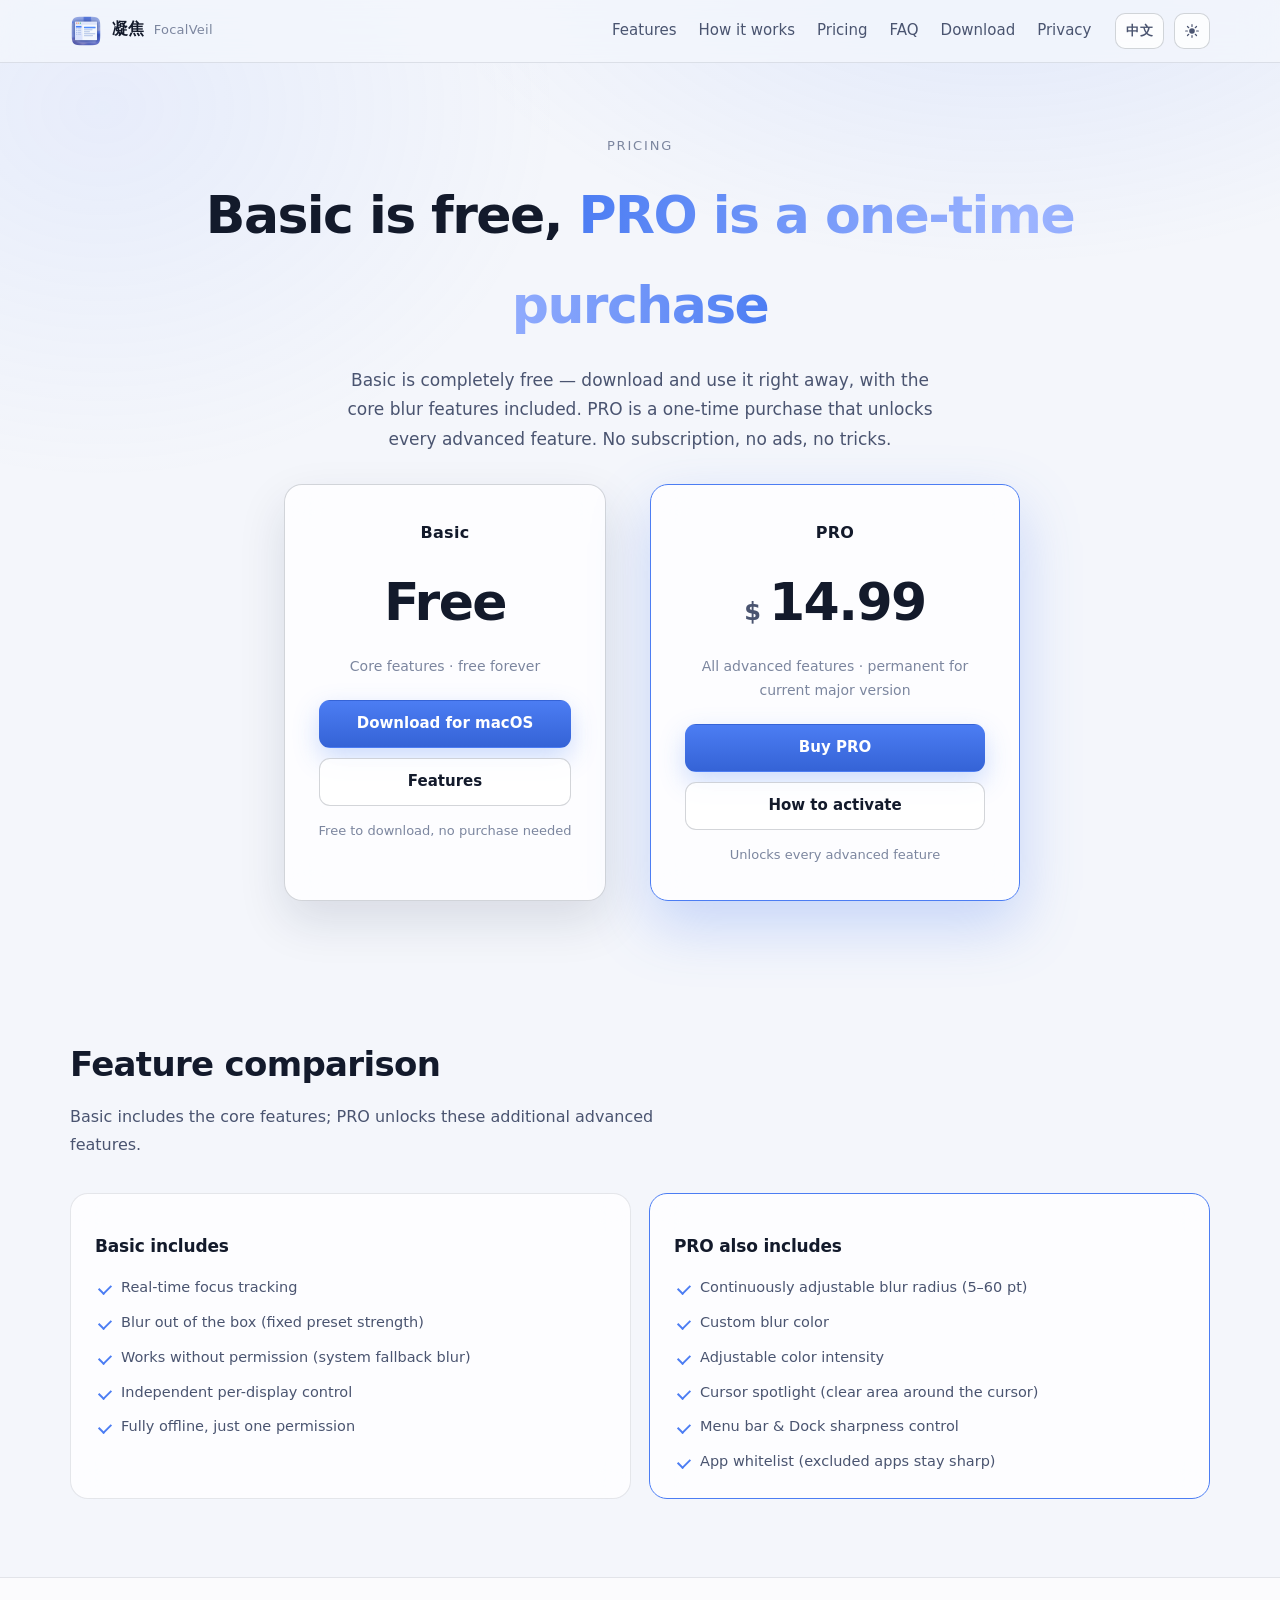
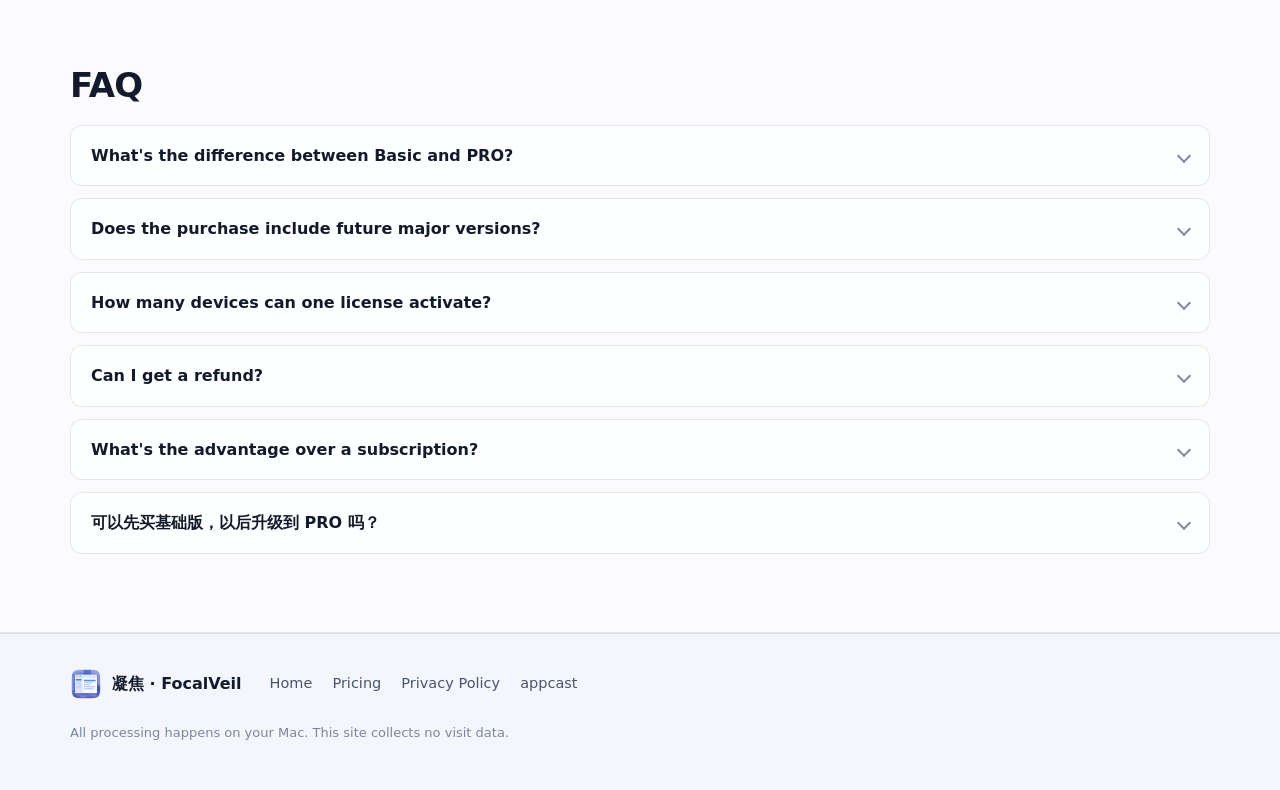
==== pricing.html @ 25a7b457 "SEO：首页结构化数据与 OG/Twitter 标签、robots.txt、sitemap.xml、README 官方域名更新" ====
<!DOCTYPE html>
<html lang="en" data-theme="dark">
<head>
<meta charset="UTF-8">
<meta name="viewport" content="width=device-width, initial-scale=1">
  <script>
    (function () {
      try {
        var s = window.localStorage.getItem('fv-lang');
        var nav = (window.navigator.language || 'en').toLowerCase();
        var lang = (s === 'en' || s === 'zh') ? s : (/^zh/.test(nav) ? 'zh' : 'en');
        document.documentElement.setAttribute('lang', lang === 'zh' ? 'zh-CN' : 'en');
        document.documentElement.classList.add('i18n-loading');
        setTimeout(function () { document.documentElement.classList.remove('i18n-loading'); }, 2000);
      } catch (e) {}
    })();
  </script>
<title data-i18n="title.pricing">定价 — 凝焦 FocalVeil</title>
<meta name="description" data-i18n-attr="content:meta.pricing" content="FocalVeil 定价：基础版免费，PRO 版 $14.99，均为当前大版本一次性买断，无订阅、无广告。">
<link rel="canonical" href="https://focalveil.com/pricing.html">
<meta name="robots" content="index, follow">
<meta property="og:type" content="website">
<meta property="og:site_name" content="凝焦 FocalVeil">
<meta property="og:title" content="定价 — 凝焦 FocalVeil">
<meta property="og:description" content="基础版免费，PRO 版 $14.99，均为当前大版本一次性买断，无订阅、无广告。">
<meta property="og:url" content="https://focalveil.com/pricing.html">
<meta property="og:image" content="https://focalveil.com/assets/before-after.svg">
<meta name="twitter:card" content="summary_large_image">
<meta name="twitter:title" content="定价 — 凝焦 FocalVeil">
<meta name="twitter:description" content="基础版免费，PRO 版 $14.99，当前大版本一次性买断，无订阅、无广告。">
<meta name="twitter:image" content="https://focalveil.com/assets/before-after.svg">
<link rel="icon" type="image/png" href="assets/favicon.png">
<link rel="stylesheet" href="assets/styles.css">
</head>
<body>

<a class="skip" href="#main" data-i18n="skip">跳到主要内容</a>

<header class="nav">
  <div class="wrap nav-inner">
    <a class="brand" href="index.html">
      <img class="brand-icon" src="assets/icon.png" alt="" width="32" height="32">
      <span class="brand-name">凝焦</span>
      <span class="brand-sub">FocalVeil</span>
    </a>
    <nav class="nav-links" aria-label="站内导航">
      <a href="index.html#features" data-i18n="nav.features">特性</a>
      <a href="index.html#how" data-i18n="nav.how">原理</a>
      <a href="pricing.html" data-i18n="nav.pricing">定价</a>
      <a href="index.html#faq" data-i18n="nav.faq">常见问题</a>
      <a href="index.html#download" data-i18n="nav.download">下载</a>
      <a href="privacy.html" data-i18n="nav.privacy">隐私</a>
    </nav>
    <div class="nav-actions">
      <button class="lang-toggle" type="button" id="lang-toggle" aria-label="切换到英文">EN</button>
      <button class="theme-toggle" type="button" id="theme-toggle" aria-label="切换深浅配色">
        <svg class="icon-moon" viewBox="0 0 24 24" width="16" height="16" aria-hidden="true"><path d="M20 14.5A8.5 8.5 0 0 1 9.5 4a8.5 8.5 0 1 0 10.5 10.5Z" fill="currentColor"/></svg>
        <svg class="icon-sun" viewBox="0 0 24 24" width="16" height="16" aria-hidden="true"><circle cx="12" cy="12" r="4.2" fill="currentColor"/><g stroke="currentColor" stroke-width="1.8" stroke-linecap="round"><path d="M12 2.5v2.6M12 18.9v2.6M2.5 12h2.6M18.9 12h2.6M5.2 5.2l1.9 1.9M16.9 16.9l1.9 1.9M18.8 5.2l-1.9 1.9M7.1 16.9l-1.9 1.9"/></g></svg>
      </button>
    </div>
  </div>
</header>

<main id="main">
  <section class="subhero">
    <div class="wrap">
      <p class="eyebrow" data-i18n="nav.pricing">定价</p>
      <h1 data-i18n="pricing.title">基础版免费，<span class="accent">PRO 一次买断永久使用</span></h1>
      <p class="lede" data-i18n="pricing.lede">基础版完全免费，下载即用，已含核心模糊功能；PRO 版一次性买断，额外解锁全部高级功能。无订阅、无广告、无套路。</p>

      <div class="price-grid">
        <div class="price-card">
          <p class="plan-name" data-i18n="plan.basic">基础版</p>
          <div class="price-row">
            <span class="price" data-i18n="plan.basic.price">免费</span>
          </div>
          <p class="price-sub" data-i18n="pricing.basicSub">核心功能 · 永久免费</p>
          <div class="buy-row">
            <a class="btn btn-primary" href="https://focalveil.com/downloads/FocalVeil-0.1.41.zip" data-i18n="download.btn">下载 macOS 版</a>
            <a class="btn btn-ghost" href="index.html#features" data-i18n="pricing.features">功能介绍</a>
          </div>
          <p class="buy-note" data-i18n="pricing.basicNote">免费下载，无需购买</p>
        </div>

        <div class="price-card price-card--pro">
          <p class="plan-name" data-i18n="plan.pro.name">PRO 版</p>
          <div class="price-row">
            <span class="price-cur">$</span>
            <span class="price">14.99</span>
          </div>
          <p class="price-sub" data-i18n="pricing.proSub">全部高级功能 · 当前大版本永久</p>
          <div class="buy-row">
            <!--
              Paddle 接入：把下面 href 里的 REPLACE_WITH_PADDLE_PRO_PRODUCT_ID 换成你在 Paddle 后台创建的「PRO 版」产品 ID。
            -->
            <a class="btn btn-primary" href="https://checkout.paddle.com/checkout/REPLACE_WITH_PADDLE_PRO_PRODUCT_ID" id="buy-pro-btn" data-i18n="plan.pro.buy">购买 PRO 版</a>
            <a class="btn btn-ghost" href="purchase.html" data-i18n="pricing.activate">如何激活</a>
          </div>
          <p class="buy-note" data-i18n="pricing.proNote">解锁全部高级功能</p>
        </div>
      </div>
    </div>
  </section>

  <section class="section">
    <div class="wrap">
      <h2 class="section-title" data-i18n="pricing.cmpTitle">功能对比</h2>
      <p class="section-lede" data-i18n="pricing.cmpLede">基础版包含核心功能；PRO 版额外解锁以下高级功能。</p>
      <div class="grid grid-2">
        <article class="card">
          <h3 data-i18n="cmp.basicTitle">基础版包含</h3>
          <ul class="feat-list">
            <li data-i18n="cmp.basic.1">焦点窗口实时跟随</li>
            <li data-i18n="cmp.basic.2">开箱即用的模糊（固定强度预设）</li>
            <li data-i18n="cmp.basic.3">未授权也能用（系统降级模糊）</li>
            <li data-i18n="cmp.basic.4">多显示器各自独立</li>
            <li data-i18n="cmp.basic.5">完全离线、仅一个权限</li>
          </ul>
        </article>
        <article class="card card--pro">
          <h3 data-i18n="cmp.proTitle">PRO 版额外包含</h3>
          <ul class="feat-list">
            <li data-i18n="cmp.pro.1">模糊半径连续可调（5–60 pt）</li>
            <li data-i18n="cmp.pro.2">自定义模糊颜色</li>
            <li data-i18n="cmp.pro.3">颜色强度可调</li>
            <li data-i18n="cmp.pro.4">鼠标聚光（光标周围清晰）</li>
            <li data-i18n="cmp.pro.5">菜单栏 / Dock 清晰控制</li>
            <li data-i18n="cmp.pro.6">应用白名单（排除应用始终清晰）</li>
          </ul>
        </article>
      </div>
    </div>
  </section>

  <section class="section section-alt">
    <div class="wrap">
      <h2 class="section-title" data-i18n="nav.faq">常见问题</h2>
      <div class="faq">
        <details>
          <summary data-i18n="pfaq1.q">基础版和 PRO 版有什么区别？</summary>
          <p data-i18n="pfaq1.a">基础版已包含日常所需的核心模糊功能（焦点跟随、开箱即用模糊、免授权可用、多显示器、仅一个权限）。PRO 版在基础版之上额外解锁全部高级功能：模糊半径 / 颜色 / 强度可调、鼠标聚光、菜单栏与 Dock 清晰控制、应用白名单。两者均为当前大版本一次性买断。</p>
        </details>
        <details>
          <summary data-i18n="pfaq2.q">买断包含未来的大版本吗？</summary>
          <p data-i18n="pfaq2.a">本次购买包含<strong>当前大版本（如 1.x）内的永久使用与全部免费更新</strong>。大版本迭代（例如 1.x → 2.x）的付费策略尚未最终确定，可能在未来大版本要求重新买断或向老用户提供优惠升级价，已购版本在你已买断的大版本内不受影响。</p>
        </details>
        <details>
          <summary data-i18n="pfaq3.q">license 可以在几台设备用？</summary>
          <p data-i18n="pfaq3.a">license 绑定你购买时提供的邮箱，可在你本人拥有的多台 Mac 上激活（具体设备数量以购买页说明为准），不可转售或出借给他人。重装系统或换机时用同一 key 即可恢复。</p>
        </details>
        <details>
          <summary data-i18n="pfaq4.q">可以退款吗？</summary>
          <p data-i18n="pfaq4.a">支持 14 天无理由退款，由 Paddle 统一处理。若不满意，联系我们或 Paddle 即可办理，无需说明理由。</p>
        </details>
        <details>
          <summary data-i18n="pfaq5.q">和订阅制比有什么好处？</summary>
          <p data-i18n="pfaq5.a">一次付费、永久使用，不会被每月扣费；我们也没有持续从你身上抽成的动机，更新与否都随你。对独立开发者工具而言，这是更诚实的商业模式。</p>
        </details>
        <details>
          <summary data-i18n="pfaq6.q">可以先买基础版，以后升级到 PRO 吗？</summary>
          <p data-i18n="pfaq6.a">可以。之后随时在应用内升级到 PRO，只需补差价（具体以购买页为准），已激活的基础版许可不受影响。</p>
        </details>
      </div>
    </div>
  </section>
</main>

<footer class="footer">
  <div class="wrap footer-inner">
    <div class="footer-brand">
      <img class="brand-icon" src="assets/icon.png" alt="" width="28" height="28">
      <span>凝焦 · FocalVeil</span>
    </div>
    <nav class="footer-links" aria-label="页脚链接">
      <a href="index.html" data-i18n="footer.home">首页</a>
      <a href="pricing.html" data-i18n="footer.pricing">定价</a>
      <a href="privacy.html" data-i18n="footer.privacyPolicy">隐私政策</a>
      <a href="appcast.xml">appcast</a>
    </nav>
    <p class="footer-note" data-i18n="footer.note">画面只在本机处理。本站不收集任何访问数据。</p>
  </div>
</footer>

<script src="assets/app.js"></script>
</body>
</html>
---- assets/styles.css ----
/* 凝焦 — 官网样式
   Tokens are the same family as the app's settings window: a periwinkle accent
   over a cool slate, glass surfaces, generous spacing. */

:root {
  --bg: #0b0e17;
  --bg-soft: #111524;
  --bg-elev: rgba(255, 255, 255, 0.045);
  --bg-elev-strong: rgba(255, 255, 255, 0.08);
  --line: rgba(255, 255, 255, 0.09);
  --line-strong: rgba(255, 255, 255, 0.16);
  --text: #eef1f8;
  --text-2: #a8b0c4;
  --text-3: #6f7893;
  --accent: #6d8ff7;
  --accent-deep: #4c7df3;
  --accent-soft: rgba(109, 143, 247, 0.16);
  --accent-glow: rgba(109, 143, 247, 0.35);
  --radius: 18px;
  --radius-sm: 12px;
  --shadow: 0 24px 60px rgba(0, 0, 0, 0.45);
  --blur: saturate(150%) blur(18px);
}

html[data-theme="light"] {
  --bg: #f4f6fb;
  --bg-soft: #ffffff;
  --bg-elev: rgba(255, 255, 255, 0.78);
  --bg-elev-strong: #ffffff;
  --line: rgba(16, 24, 48, 0.10);
  --line-strong: rgba(16, 24, 48, 0.18);
  --text: #131a2b;
  --text-2: #4a5470;
  --text-3: #7c869f;
  --accent: #4c7df3;
  --accent-deep: #3563d6;
  --accent-soft: rgba(76, 125, 243, 0.12);
  --accent-glow: rgba(76, 125, 243, 0.28);
  --shadow: 0 20px 48px rgba(20, 32, 64, 0.12);
}

* { box-sizing: border-box; }

html { scroll-behavior: smooth; }

body {
  margin: 0;
  background: var(--bg);
  color: var(--text);
  font-family: -apple-system, BlinkMacSystemFont, "SF Pro SC", "PingFang SC",
    "Hiragino Sans GB", "Microsoft YaHei", system-ui, sans-serif;
  font-size: 16px;
  line-height: 1.72;
  -webkit-font-smoothing: antialiased;
}

/* A soft wash behind everything: the product is a blur, so the page wears one. */
body::before {
  content: "";
  position: fixed;
  inset: 0;
  z-index: -1;
  background:
    radial-gradient(900px 520px at 78% -8%, var(--accent-soft), transparent 65%),
    radial-gradient(760px 620px at 8% 12%, rgba(120, 160, 255, 0.10), transparent 60%);
  pointer-events: none;
}

img { max-width: 100%; display: block; }

a { color: inherit; text-decoration: none; }

code {
  font-family: "SF Mono", ui-monospace, Menlo, Consolas, monospace;
  font-size: 0.9em;
  padding: 0.12em 0.4em;
  border-radius: 6px;
  background: var(--bg-elev-strong);
  border: 1px solid var(--line);
}

.wrap { width: min(1140px, 100% - 48px); margin-inline: auto; }

.skip {
  position: absolute;
  left: -9999px;
}
.skip:focus {
  left: 16px; top: 12px; z-index: 100;
  padding: 8px 14px; border-radius: 10px;
  background: var(--bg-soft); border: 1px solid var(--line-strong);
}

/* ---------- nav ---------- */

.nav {
  position: sticky; top: 0; z-index: 40;
  background: color-mix(in srgb, var(--bg) 78%, transparent);
  backdrop-filter: var(--blur);
  -webkit-backdrop-filter: var(--blur);
  border-bottom: 1px solid var(--line);
}

.nav-inner { display: flex; align-items: center; gap: 24px; height: 62px; }

.brand { display: flex; align-items: baseline; gap: 10px; }
.brand-icon { border-radius: 8px; width: 32px; height: 32px; align-self: center; }
.brand-name { font-weight: 650; letter-spacing: -0.01em; }
.brand-sub { color: var(--text-3); font-size: 13px; letter-spacing: 0.02em; }

.nav-links { display: flex; gap: 22px; margin-left: auto; font-size: 15px; }
.nav-links a { color: var(--text-2); transition: color 0.18s ease; }
.nav-links a:hover { color: var(--text); }

.nav-actions { display: flex; align-items: center; gap: 10px; }

/* ---------- buttons ---------- */

.btn {
  display: inline-flex; align-items: center; gap: 8px;
  padding: 10px 18px;
  border-radius: 11px;
  font-size: 15px; font-weight: 600;
  border: 1px solid var(--line-strong);
  transition: transform 0.16s ease, box-shadow 0.16s ease, background 0.16s ease;
}
.btn:hover { transform: translateY(-1px); }
.btn-primary {
  color: #fff; border-color: transparent;
  background: linear-gradient(180deg, var(--accent), var(--accent-deep));
  box-shadow: 0 10px 26px var(--accent-glow);
}
.btn-ghost { background: var(--bg-elev); color: var(--text); }

.theme-toggle {
  display: inline-grid; place-items: center;
  width: 36px; height: 36px;
  border-radius: 10px;
  border: 1px solid var(--line-strong);
  background: var(--bg-elev);
  color: var(--text-2);
  cursor: pointer;
}
.theme-toggle:hover { color: var(--text); }

.lang-toggle {
  display: inline-grid; place-items: center;
  min-width: 36px; height: 36px; padding: 0 10px;
  border-radius: 10px;
  border: 1px solid var(--line-strong);
  background: var(--bg-elev);
  color: var(--text-2);
  cursor: pointer;
  font-size: 13px; font-weight: 600; letter-spacing: 0.02em;
  transition: color 0.18s ease, border-color 0.18s ease;
}
.lang-toggle:hover { color: var(--text); border-color: var(--text-3); }

html[data-theme="dark"] .icon-sun { display: none; }
html[data-theme="light"] .icon-moon { display: none; }

/* ---------- hero ---------- */

.hero { padding: 76px 0 64px; }
.hero-inner {
  display: grid;
  grid-template-columns: minmax(0, 1fr) minmax(0, 1.05fr);
  gap: 56px;
  align-items: center;
}

.eyebrow {
  margin: 0 0 14px;
  font-size: 13px; letter-spacing: 0.14em; text-transform: uppercase;
  color: var(--text-3);
}

.hero h1 {
  margin: 0 0 18px;
  font-size: clamp(38px, 5.4vw, 60px);
  line-height: 1.14;
  letter-spacing: -0.03em;
  font-weight: 680;
}
.hero h1 .accent {
  background: linear-gradient(96deg, var(--accent), #9db4ff 60%, var(--accent));
  -webkit-background-clip: text;
  background-clip: text;
  color: transparent;
}

.lede { margin: 0 0 28px; color: var(--text-2); font-size: 17px; max-width: 46ch; }

.hero-actions { display: flex; flex-wrap: wrap; gap: 12px; }

.hero-facts {
  list-style: none; margin: 26px 0 0; padding: 0;
  display: flex; flex-wrap: wrap; gap: 8px 22px;
  color: var(--text-3); font-size: 14px;
}
.hero-facts li { display: flex; align-items: center; gap: 8px; }
.hero-facts li::before {
  content: ""; width: 5px; height: 5px; border-radius: 50%;
  background: var(--accent);
}

/* ---------- demo ---------- */

.demo {
  border-radius: var(--radius);
  border: 1px solid var(--line);
  background: linear-gradient(160deg, var(--bg-soft), color-mix(in srgb, var(--accent) 10%, var(--bg-soft)));
  box-shadow: var(--shadow);
  overflow: hidden;
}

.demo-bar {
  display: flex; align-items: center; gap: 7px;
  padding: 12px 16px;
  border-bottom: 1px solid var(--line);
}
.dot { width: 11px; height: 11px; border-radius: 50%; background: var(--line-strong); }
.demo-hint { margin-left: 10px; font-size: 12px; color: var(--text-3); }

.demo-screen {
  position: relative;
  height: 340px;
  padding: 22px;
  background:
    radial-gradient(560px 300px at 78% 8%, rgba(120, 160, 255, 0.20), transparent 70%),
    linear-gradient(180deg, rgba(10, 14, 26, 0.55), rgba(10, 14, 26, 0.75));
}
html[data-theme="light"] .demo-screen {
  background:
    radial-gradient(560px 300px at 78% 8%, rgba(120, 160, 255, 0.22), transparent 70%),
    linear-gradient(180deg, #dfe6f6, #cfd9f0);
}

.demo-win {
  position: absolute;
  border-radius: 12px;
  overflow: hidden;
  background: var(--bg-soft);
  border: 1px solid var(--line-strong);
  box-shadow: 0 14px 34px rgba(0, 0, 0, 0.35);
  cursor: pointer;
  filter: blur(5px) saturate(70%);
  opacity: 0.72;
  transform: scale(0.985);
  transition: filter 0.35s ease, opacity 0.35s ease, transform 0.35s ease, box-shadow 0.35s ease;
}
.demo-win.is-focused {
  filter: none;
  opacity: 1;
  transform: none;
  box-shadow: 0 20px 50px rgba(0, 0, 0, 0.45), 0 0 0 1px var(--accent-glow);
}
.demo-win:focus-visible { outline: 2px solid var(--accent); outline-offset: 3px; }

.demo-win--a { left: 26px; top: 30px; width: 58%; height: 190px; }
.demo-win--b { right: 24px; top: 62px; width: 40%; height: 150px; }
.demo-win--c { left: 78px; bottom: 24px; width: 46%; height: 120px; }

.demo-titlebar {
  display: flex; align-items: center; gap: 6px;
  height: 26px; padding: 0 10px;
  background: var(--bg-elev-strong);
  border-bottom: 1px solid var(--line);
}
.demo-titlebar::before {
  content: ""; width: 7px; height: 7px; border-radius: 50%;
  background: var(--accent); opacity: 0.8;
}
.demo-title { font-size: 11px; color: var(--text-3); }

.demo-body { display: flex; flex-direction: column; gap: 8px; padding: 14px; }
.demo-body .ln, .demo-body .bubble {
  display: block; height: 8px; border-radius: 4px;
  background: var(--line-strong);
}
.demo-body .bubble { height: 16px; border-radius: 8px; background: var(--accent-soft); }
.demo-body .bubble.alt { background: var(--line-strong); align-self: flex-end; }
.demo-body.mono .ln { height: 6px; background: var(--accent-soft); }
.w80 { width: 80%; } .w90 { width: 90%; } .w70 { width: 70%; }
.w65 { width: 65%; } .w60 { width: 60%; } .w55 { width: 55%; }
.w45 { width: 45%; } .w40 { width: 40%; } .w75 { width: 75%; }

.demo-desktop-line {
  position: absolute; left: 12%; right: 12%; bottom: 8px; height: 26px;
  border-radius: 13px;
  background: var(--bg-elev-strong);
  border: 1px solid var(--line);
  filter: blur(3px);
  opacity: 0.5;
}

.demo-caption {
  margin: 0; padding: 12px 16px;
  border-top: 1px solid var(--line);
  font-size: 13px; color: var(--text-3);
}

/* ---------- sections ---------- */

.section { padding: 78px 0; }
.section-alt {
  background: color-mix(in srgb, var(--bg-soft) 60%, transparent);
  border-block: 1px solid var(--line);
}

.section-title {
  margin: 0 0 10px;
  font-size: clamp(26px, 3.4vw, 34px);
  letter-spacing: -0.02em;
  font-weight: 660;
}
.section-lede { margin: 0 0 34px; color: var(--text-2); max-width: 62ch; }

.grid { display: grid; gap: 18px; }
.grid-2 { grid-template-columns: repeat(auto-fit, minmax(300px, 1fr)); }
.grid-3 { grid-template-columns: repeat(auto-fit, minmax(280px, 1fr)); }

.card {
  padding: 24px;
  border-radius: var(--radius);
  border: 1px solid var(--line);
  background: var(--bg-elev);
  backdrop-filter: var(--blur);
  -webkit-backdrop-filter: var(--blur);
  transition: border-color 0.2s ease, transform 0.2s ease;
}
.card:hover { border-color: var(--line-strong); transform: translateY(-2px); }
.card h3 { margin: 14px 0 8px; font-size: 17px; font-weight: 620; letter-spacing: -0.01em; }
.card p { margin: 0; color: var(--text-2); font-size: 15px; }

.card-icon {
  display: inline-grid; place-items: center;
  width: 40px; height: 40px;
  border-radius: 11px;
  background: var(--accent-soft);
  color: var(--accent);
}

.tag {
  display: inline-block; margin: 0 0 8px;
  padding: 3px 10px; border-radius: 999px;
  background: var(--accent-soft); color: var(--accent);
  font-size: 12px; font-weight: 600;
}

/* ---------- steps ---------- */

.steps { list-style: none; margin: 0 0 34px; padding: 0; display: grid; gap: 16px; grid-template-columns: repeat(auto-fit, minmax(240px, 1fr)); }
.step {
  padding: 22px;
  border-radius: var(--radius);
  border: 1px solid var(--line);
  background: var(--bg-elev);
}
.step h3 { margin: 10px 0 8px; font-size: 16px; font-weight: 620; }
.step p { margin: 0; color: var(--text-2); font-size: 14.5px; }
.step-num {
  display: inline-grid; place-items: center;
  width: 30px; height: 30px; border-radius: 9px;
  background: var(--accent-soft); color: var(--accent);
  font-size: 14px; font-weight: 700;
}

.note {
  margin: 0 0 26px; padding: 22px 24px;
  border-radius: var(--radius);
  border: 1px solid var(--line);
  background: var(--bg-elev);
}
.note h3 { margin: 0 0 12px; font-size: 16px; font-weight: 620; }
.note ul { margin: 0; padding-left: 20px; color: var(--text-2); font-size: 15px; }
.note li + li { margin-top: 8px; }
.note strong { color: var(--text); }

.backends { margin-top: 6px; }

/* ---------- privacy ---------- */

.privacy { display: grid; grid-template-columns: minmax(0, 1.1fr) minmax(0, 0.9fr); gap: 48px; align-items: center; }

.checks { list-style: none; margin: 0; padding: 0; display: grid; gap: 12px; }
.checks li { position: relative; padding-left: 30px; color: var(--text-2); font-size: 15.5px; }
.checks li::before {
  content: ""; position: absolute; left: 6px; top: 10px;
  width: 10px; height: 6px;
  border-left: 2px solid var(--accent);
  border-bottom: 2px solid var(--accent);
  transform: rotate(-45deg);
}

.privacy-art { margin: 0; }
.privacy-art-inner {
  position: relative;
  aspect-ratio: 1 / 1;
  border-radius: 26px;
  border: 1px solid var(--line);
  background:
    radial-gradient(420px 300px at 70% 20%, var(--accent-soft), transparent 70%),
    linear-gradient(160deg, var(--bg-soft), color-mix(in srgb, var(--accent) 8%, var(--bg-soft)));
  overflow: hidden;
}
.pa-window {
  position: absolute; left: 14%; top: 32%;
  width: 62%; height: 42%;
  border-radius: 14px;
  background: var(--bg-elev-strong);
  border: 1px solid var(--line-strong);
  box-shadow: 0 20px 44px rgba(0, 0, 0, 0.35);
}
.pa-window.ghost {
  left: auto; right: -6%; top: 8%;
  width: 44%; height: 30%;
  filter: blur(9px); opacity: 0.55;
}
.pa-window.ghost:last-child { top: auto; bottom: -4%; right: 8%; width: 52%; height: 26%; }

/* ---------- faq ---------- */

.faq { display: grid; gap: 12px; }
details {
  border-radius: var(--radius-sm);
  border: 1px solid var(--line);
  background: var(--bg-elev);
  padding: 0 20px;
}
details[open] { padding-bottom: 4px; border-color: var(--line-strong); }
summary {
  cursor: pointer;
  padding: 16px 0;
  font-weight: 600;
  list-style: none;
  display: flex; align-items: center; justify-content: space-between; gap: 16px;
}
summary::-webkit-details-marker { display: none; }
summary::after {
  content: ""; width: 8px; height: 8px; flex: none;
  border-right: 2px solid var(--text-3);
  border-bottom: 2px solid var(--text-3);
  transform: rotate(45deg);
  transition: transform 0.2s ease;
}
details[open] summary::after { transform: rotate(-135deg); }
details p { margin: 0 0 16px; color: var(--text-2); font-size: 15px; max-width: 74ch; }

/* ---------- download ---------- */

.download-inner { display: grid; grid-template-columns: minmax(0, 1.15fr) minmax(0, 0.85fr); gap: 44px; align-items: start; }

.install { margin: 26px 0 0; padding-left: 22px; color: var(--text-2); font-size: 15px; }
.install li + li { margin-top: 8px; }

.download-side {
  padding: 26px;
  border-radius: var(--radius);
  border: 1px solid var(--line);
  background: var(--bg-elev);
  backdrop-filter: var(--blur);
  -webkit-backdrop-filter: var(--blur);
}
.download-icon { width: 96px; height: 96px; margin: 0 0 18px; border-radius: 22px; box-shadow: 0 14px 34px rgba(0, 0, 0, 0.35); }

.meta { margin: 0; display: grid; gap: 10px; }
.meta > div { display: flex; justify-content: space-between; gap: 16px; font-size: 14.5px; }
.meta dt { color: var(--text-3); }
.meta dd { margin: 0; font-weight: 600; }

.update-note {
  margin: 18px 0 0; padding-top: 16px;
  border-top: 1px solid var(--line);
  color: var(--text-3); font-size: 13.5px;
}

/* ---------- footer ---------- */

.footer { border-top: 1px solid var(--line); padding: 34px 0 46px; }
.footer-inner { display: flex; flex-wrap: wrap; align-items: center; gap: 16px 28px; }
.footer-brand { display: flex; align-items: center; gap: 10px; font-weight: 600; }
.footer-links { display: flex; gap: 20px; font-size: 14.5px; color: var(--text-2); }
.footer-links a:hover { color: var(--text); }
.footer-note { width: 100%; margin: 6px 0 0; color: var(--text-3); font-size: 13px; }

/* ---------- responsive ---------- */

@media (max-width: 900px) {
  .hero-inner, .privacy, .download-inner { grid-template-columns: minmax(0, 1fr); }
  .hero-demo { order: -1; }
  .nav-links { display: none; }
  .section { padding: 60px 0; }
  .hero { padding: 52px 0 44px; }
}

@media (max-width: 560px) {
  .wrap { width: min(1140px, 100% - 32px); }
  .demo-screen { height: 300px; padding: 16px; }
  .demo-win--a { left: 16px; top: 22px; width: 66%; height: 150px; }
  .demo-win--b { right: 14px; top: 48px; width: 44%; height: 120px; }
  .demo-win--c { left: 40px; bottom: 18px; width: 54%; height: 100px; }
}

@media (prefers-reduced-motion: reduce) {
  * { transition: none !important; scroll-behavior: auto !important; }
}

/* ---------- pricing / purchase / legal (subpages) ---------- */

.subhero { padding: 72px 0 56px; text-align: center; }
.subhero .eyebrow { text-align: center; }
.subhero h1 { font-size: clamp(34px, 5vw, 52px); margin: 0 0 16px; letter-spacing: -0.03em; font-weight: 680; }
.subhero h1 .accent {
  background: linear-gradient(96deg, var(--accent), #9db4ff 60%, var(--accent));
  -webkit-background-clip: text; background-clip: text; color: transparent;
}
.subhero .lede { margin: 0 auto 30px; max-width: 56ch; }

.price-card {
  min-width: 300px;
  max-width: 460px; margin: 0 auto;
  padding: 34px; border-radius: var(--radius);
  border: 1px solid var(--line-strong);
  background: var(--bg-elev);
  backdrop-filter: var(--blur); -webkit-backdrop-filter: var(--blur);
  box-shadow: var(--shadow);
}
.price-row { display: flex; align-items: baseline; justify-content: center; gap: 8px; margin: 0 0 6px; }
.price { font-size: 52px; font-weight: 700; letter-spacing: -0.03em; }
.price-cur { font-size: 24px; color: var(--text-2); font-weight: 600; }
.price-sub { text-align: center; color: var(--text-3); font-size: 14px; margin: 0 0 22px; }
.buy-row { display: flex; flex-direction: column; gap: 10px; align-items: stretch; }
.buy-row .btn { justify-content: center; }
.buy-note { text-align: center; color: var(--text-3); font-size: 13px; margin: 14px 0 0; }
.buy-note strong { color: var(--text); }

/* two-tier pricing */
.price-grid {
  display: grid; gap: 20px;
  grid-template-columns: repeat(2, minmax(0, 1fr));
  max-width: 760px; margin: 0 auto;
}
.price-card--pro { border-color: var(--accent); box-shadow: 0 24px 60px var(--accent-glow); }
.plan-name { margin: 0 0 12px; text-align: center; font-size: 16px; font-weight: 700; letter-spacing: 0.02em; }
.plan-tag {
  display: inline-block; margin: 0 0 10px; padding: 3px 12px;
  border-radius: 999px; background: var(--accent); color: #fff;
  font-size: 12px; font-weight: 700; letter-spacing: 0.05em;
}
.plan-tag--wrap { text-align: center; }

.card--pro { border-color: var(--accent); }
.feat-list { list-style: none; margin: 14px 0 0; padding: 0; display: grid; gap: 10px; }
.feat-list li { position: relative; padding-left: 26px; color: var(--text-2); font-size: 14.5px; }
.feat-list li::before {
  content: ""; position: absolute; left: 4px; top: 9px;
  width: 10px; height: 6px; border-left: 2px solid var(--accent);
  border-bottom: 2px solid var(--accent); transform: rotate(-45deg);
}

/* hide body until i18n has applied, to avoid a flash of the wrong language */
html.i18n-loading body { visibility: hidden; }

@media (max-width: 720px) {
  .price-grid { grid-template-columns: minmax(0, 1fr); max-width: 460px; }
}

.legal { max-width: 780px; margin-inline: auto; }
.legal .updated { color: var(--text-3); font-size: 14px; margin: 4px 0 28px; }
.legal h2 { font-size: 21px; margin: 34px 0 12px; letter-spacing: -0.01em; }
.legal h3 { font-size: 16px; margin: 22px 0 8px; }
.legal p, .legal li { color: var(--text-2); font-size: 15px; }
.legal ul { padding-left: 20px; }
.legal li + li { margin-top: 6px; }

.ba-img { width: 100%; border-radius: var(--radius); border: 1px solid var(--line); box-shadow: var(--shadow); }
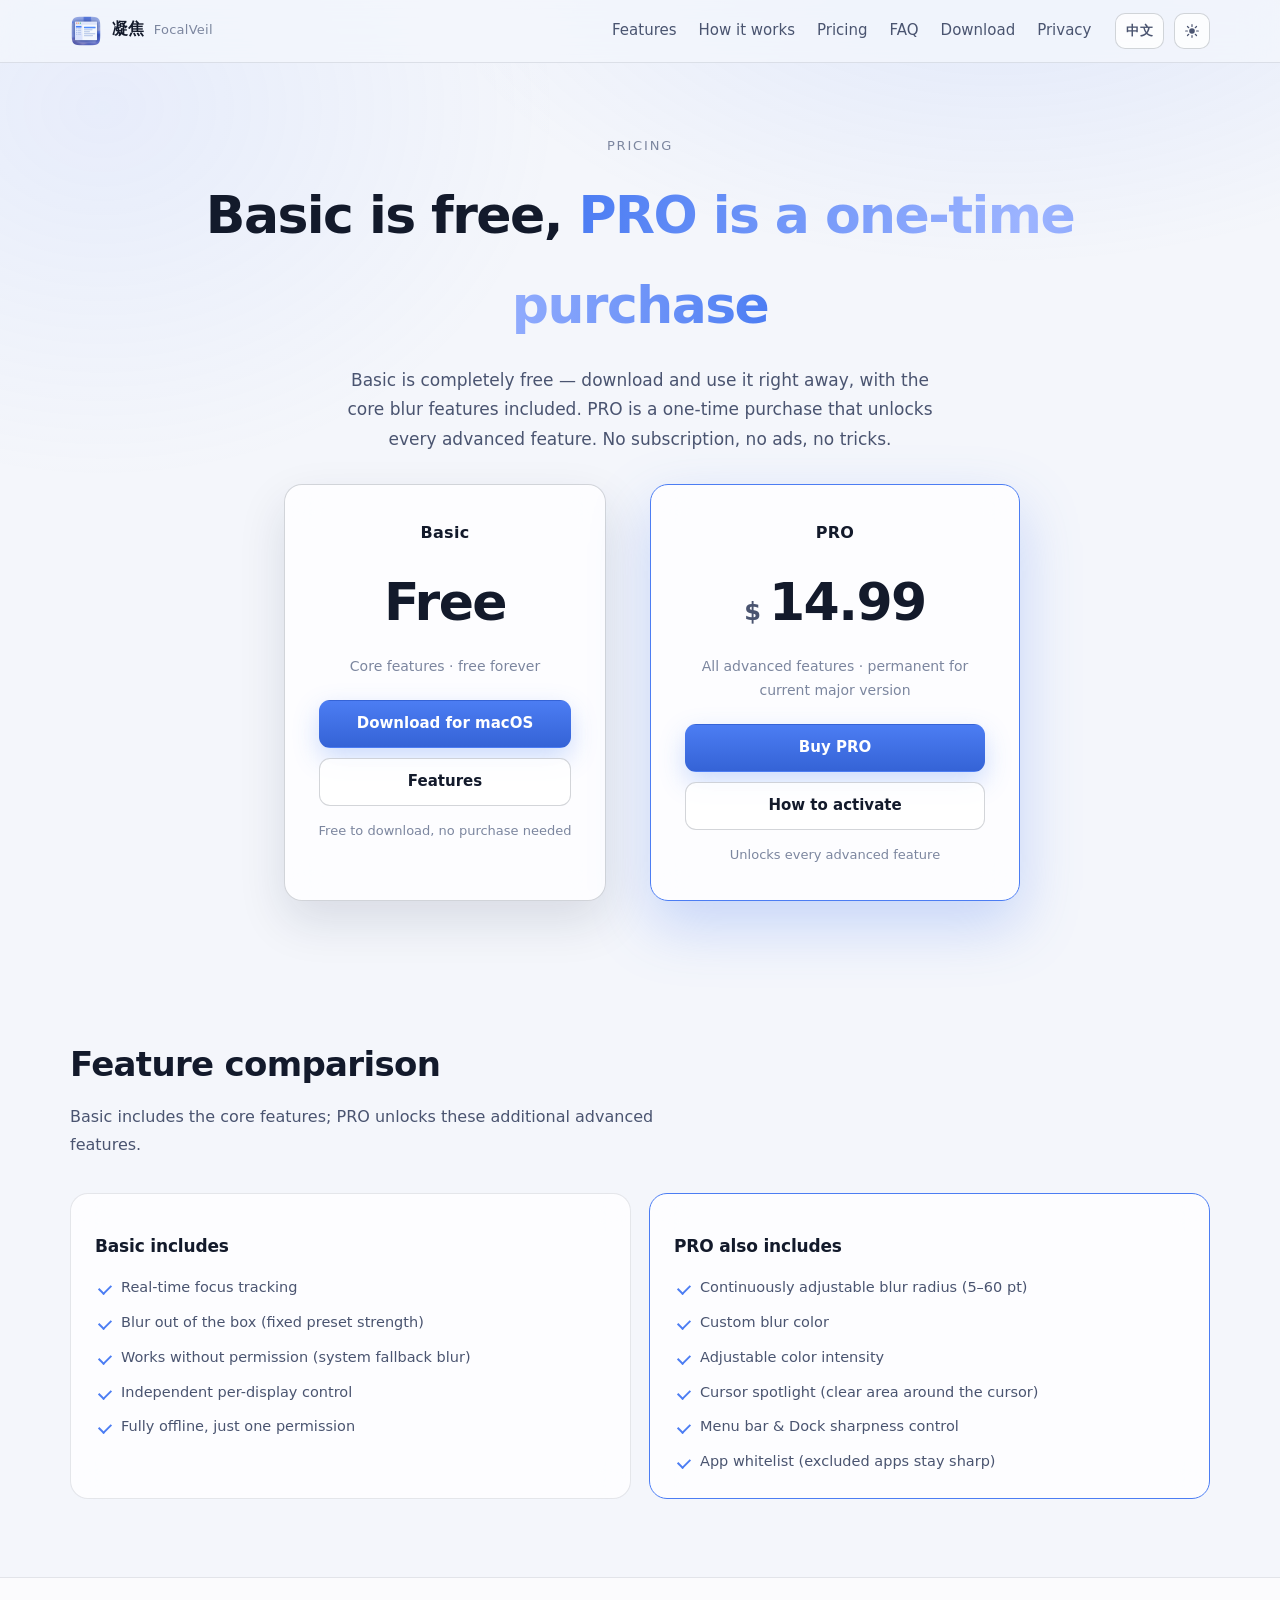
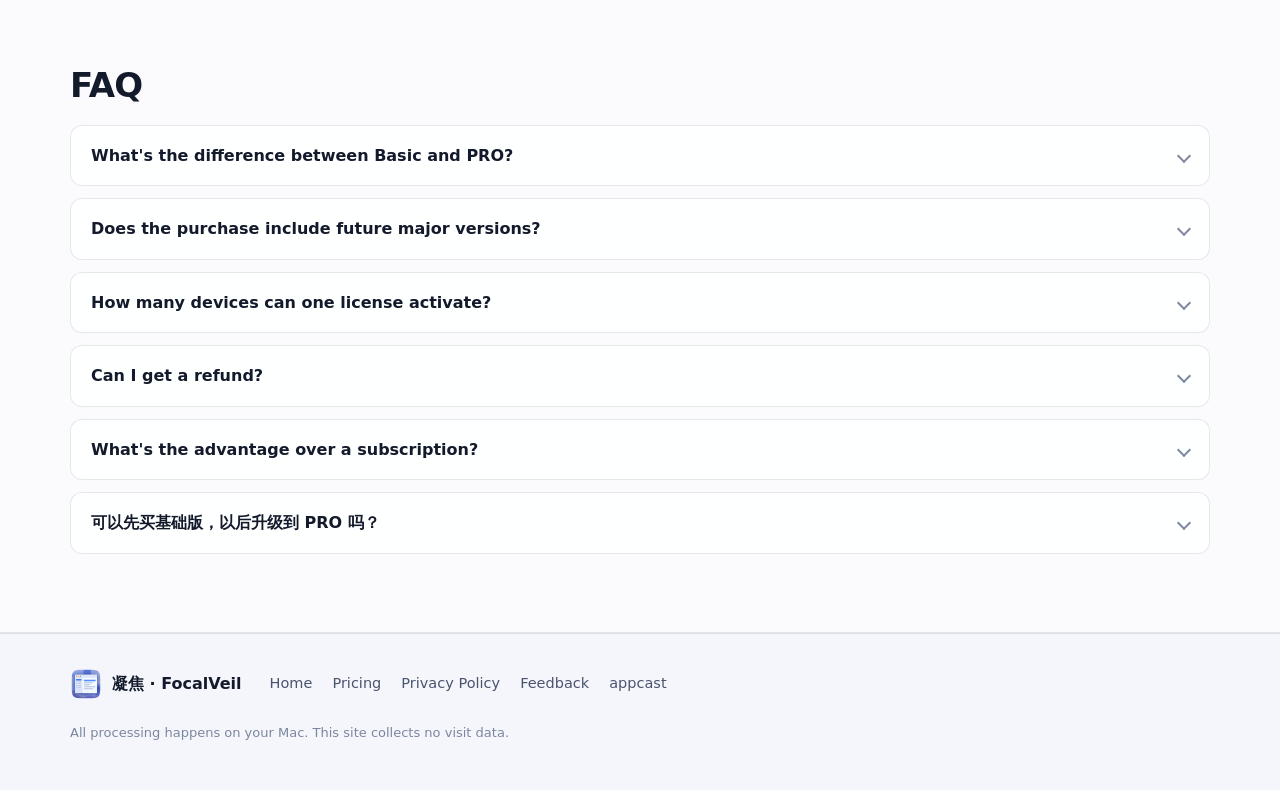
==== commit bcca0df4: "新增问题反馈入口：页脚全站链接 + FAQ 引导，指向 GitHub Issues" ====
--- a/pricing.html
+++ b/pricing.html
@@ -175,6 +175,7 @@
       <a href="index.html" data-i18n="footer.home">首页</a>
       <a href="pricing.html" data-i18n="footer.pricing">定价</a>
       <a href="privacy.html" data-i18n="footer.privacyPolicy">隐私政策</a>
+      <a href="https://github.com/YinHeng89/FocalVeil-website/issues" target="_blank" rel="noopener" data-i18n="footer.feedback">问题反馈</a>
       <a href="appcast.xml">appcast</a>
     </nav>
     <p class="footer-note" data-i18n="footer.note">画面只在本机处理。本站不收集任何访问数据。</p>
--- a/assets/styles.css
+++ b/assets/styles.css
@@ -422,6 +422,13 @@
 /* ---------- faq ---------- */
 
 .faq { display: grid; gap: 12px; }
+.faq-cta {
+  display: flex; flex-wrap: wrap; gap: 12px; align-items: center; justify-content: center;
+  margin-top: 26px; padding: 18px 22px;
+  border: 1px solid var(--line-strong); border-radius: var(--radius);
+  background: var(--bg-elev);
+}
+.faq-cta span { color: var(--text-2); font-size: 15px; }
 details {
   border-radius: var(--radius-sm);
   border: 1px solid var(--line);
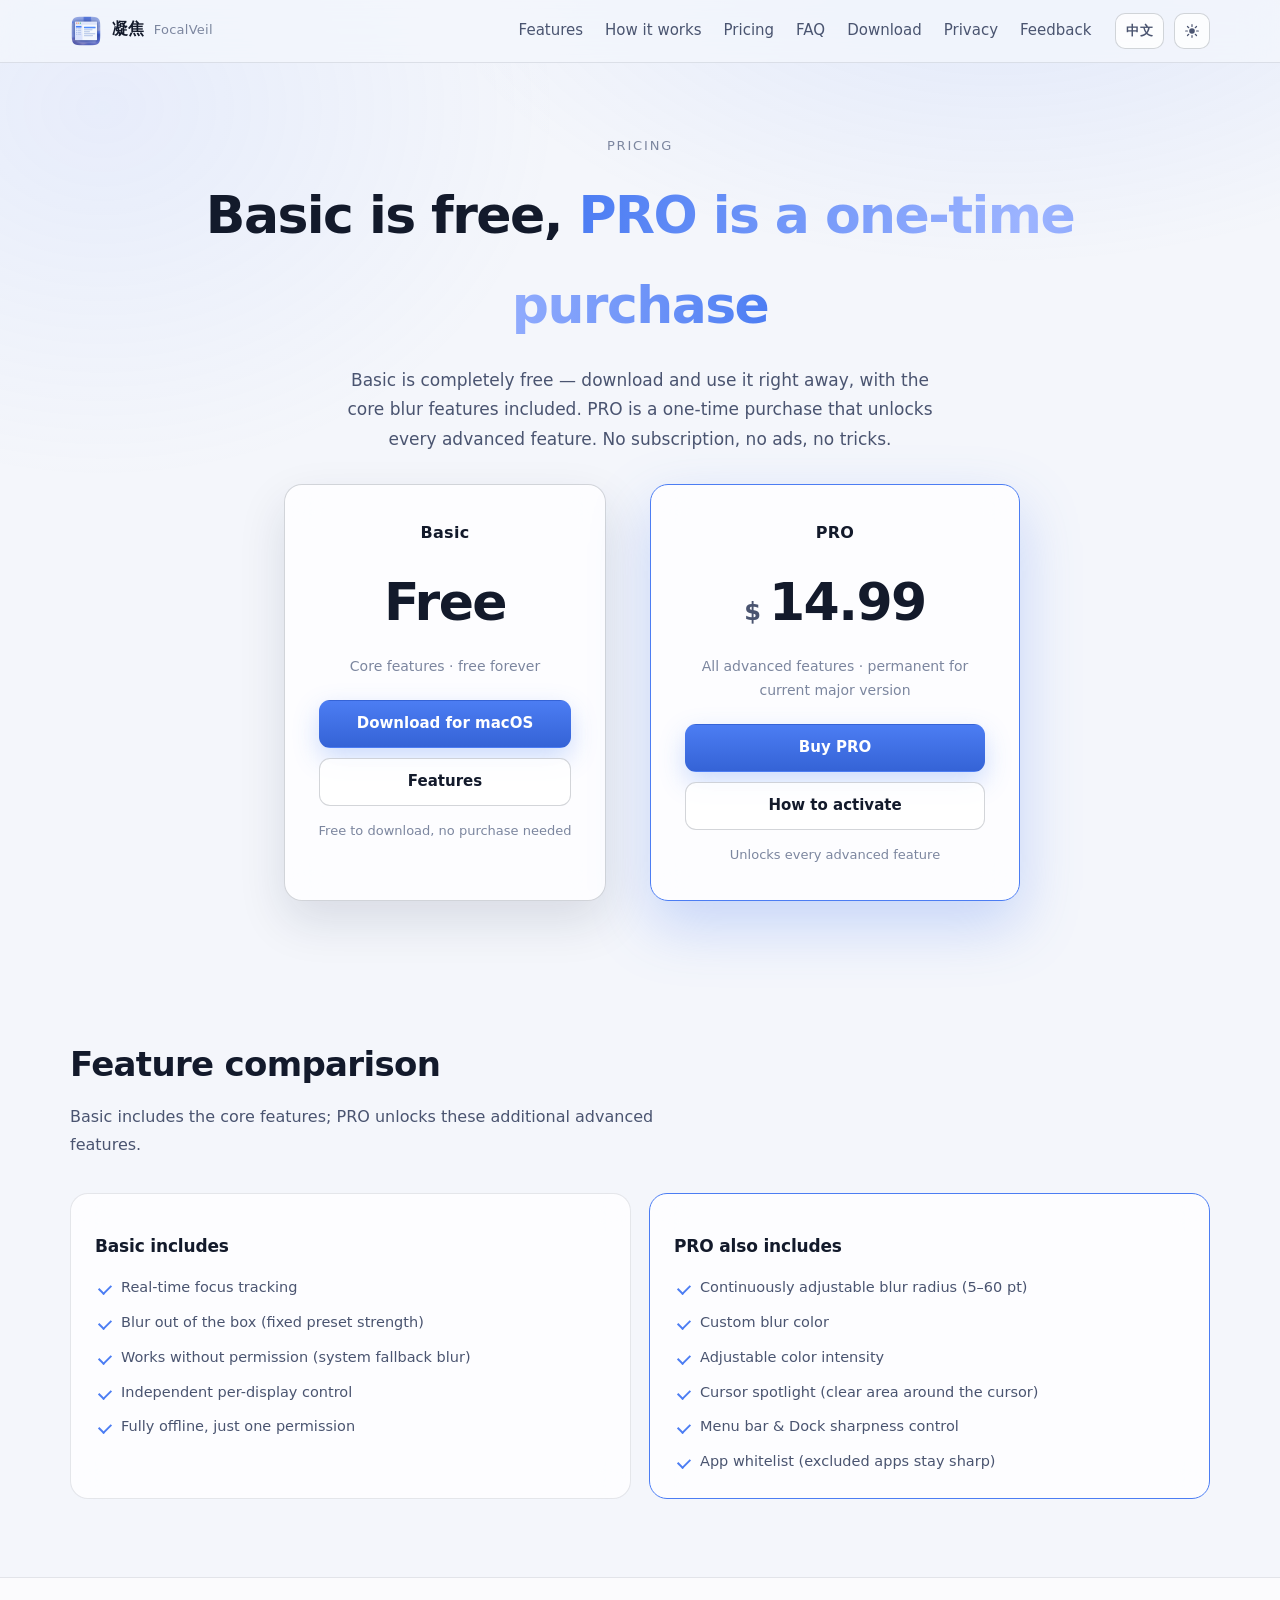
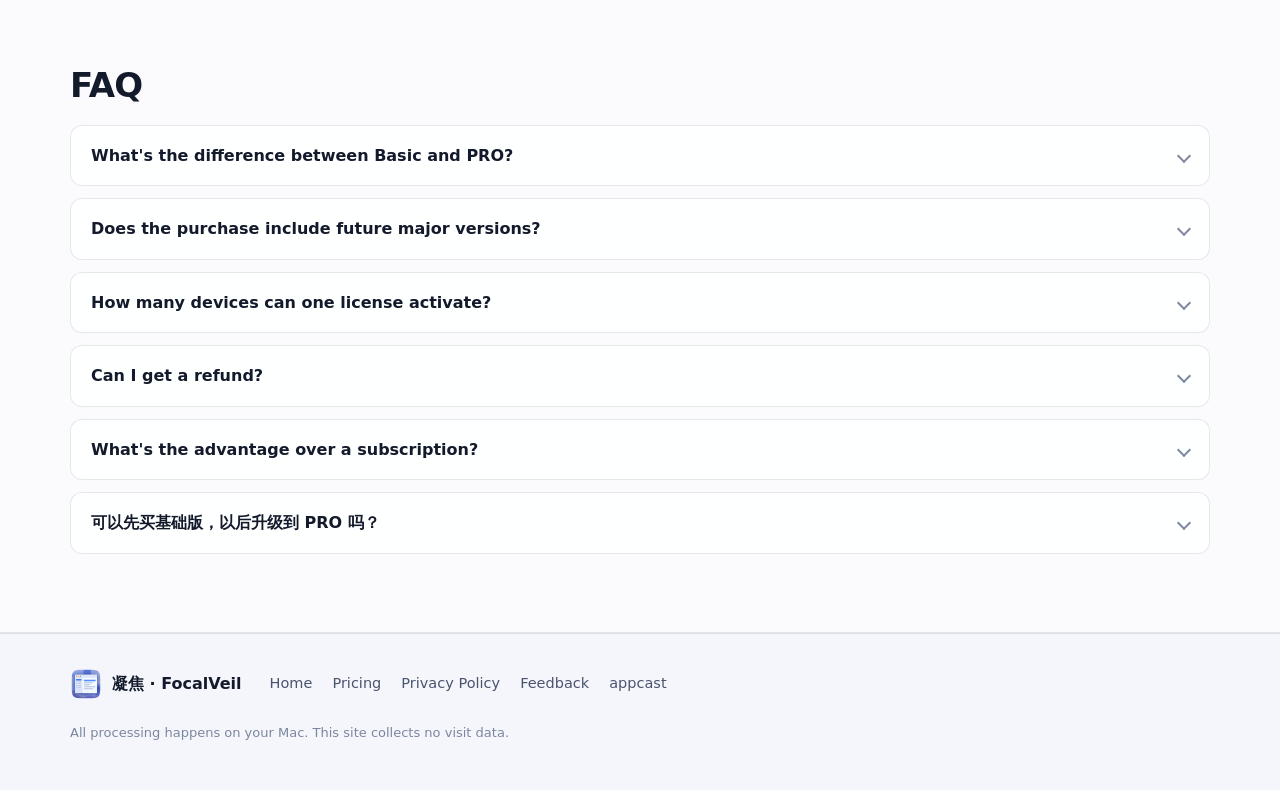
==== commit 13d2bb7b: "顶部导航新增反馈入口，并加入 GitHub Issue 反馈模板（Bug / 功能建议）" ====
--- a/pricing.html
+++ b/pricing.html
@@ -50,6 +50,7 @@
       <a href="index.html#faq" data-i18n="nav.faq">常见问题</a>
       <a href="index.html#download" data-i18n="nav.download">下载</a>
       <a href="privacy.html" data-i18n="nav.privacy">隐私</a>
+      <a href="https://github.com/YinHeng89/FocalVeil-website/issues" target="_blank" rel="noopener" data-i18n="nav.feedback">反馈</a>
     </nav>
     <div class="nav-actions">
       <button class="lang-toggle" type="button" id="lang-toggle" aria-label="切换到英文">EN</button>
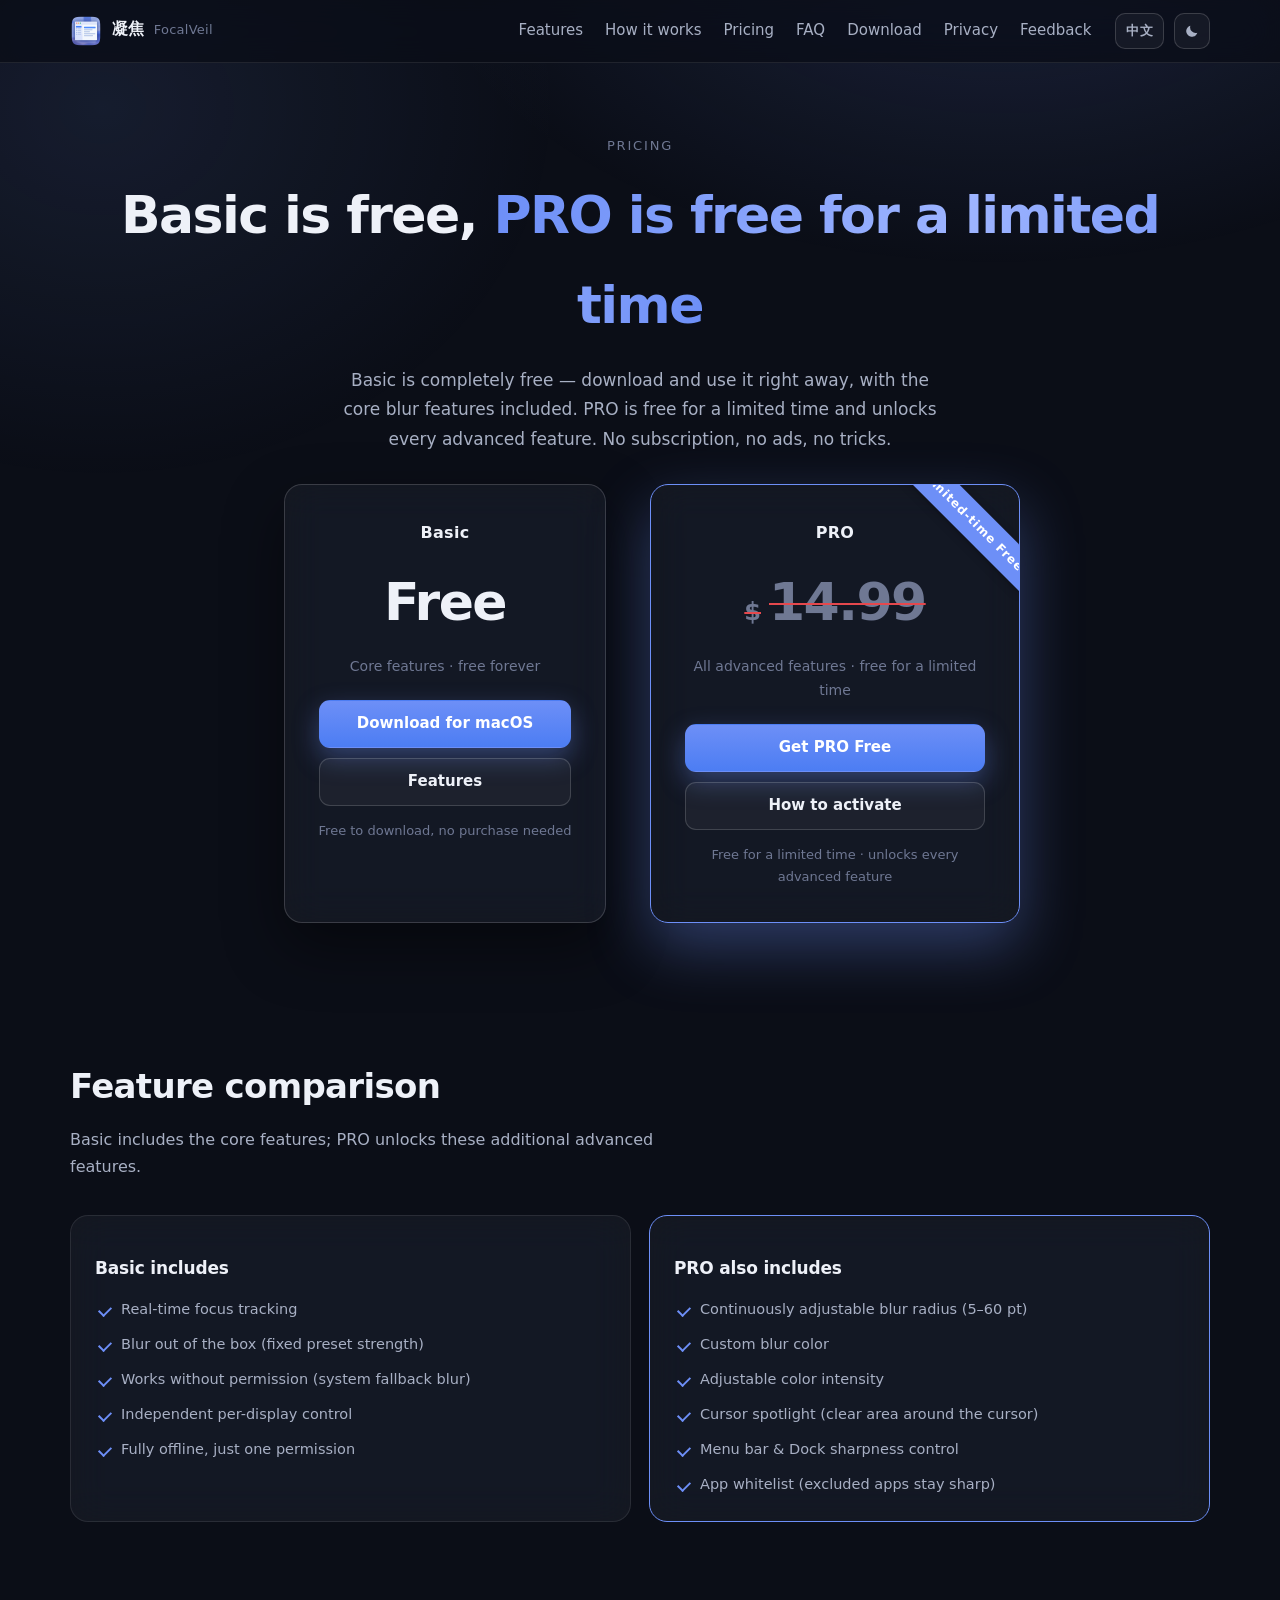
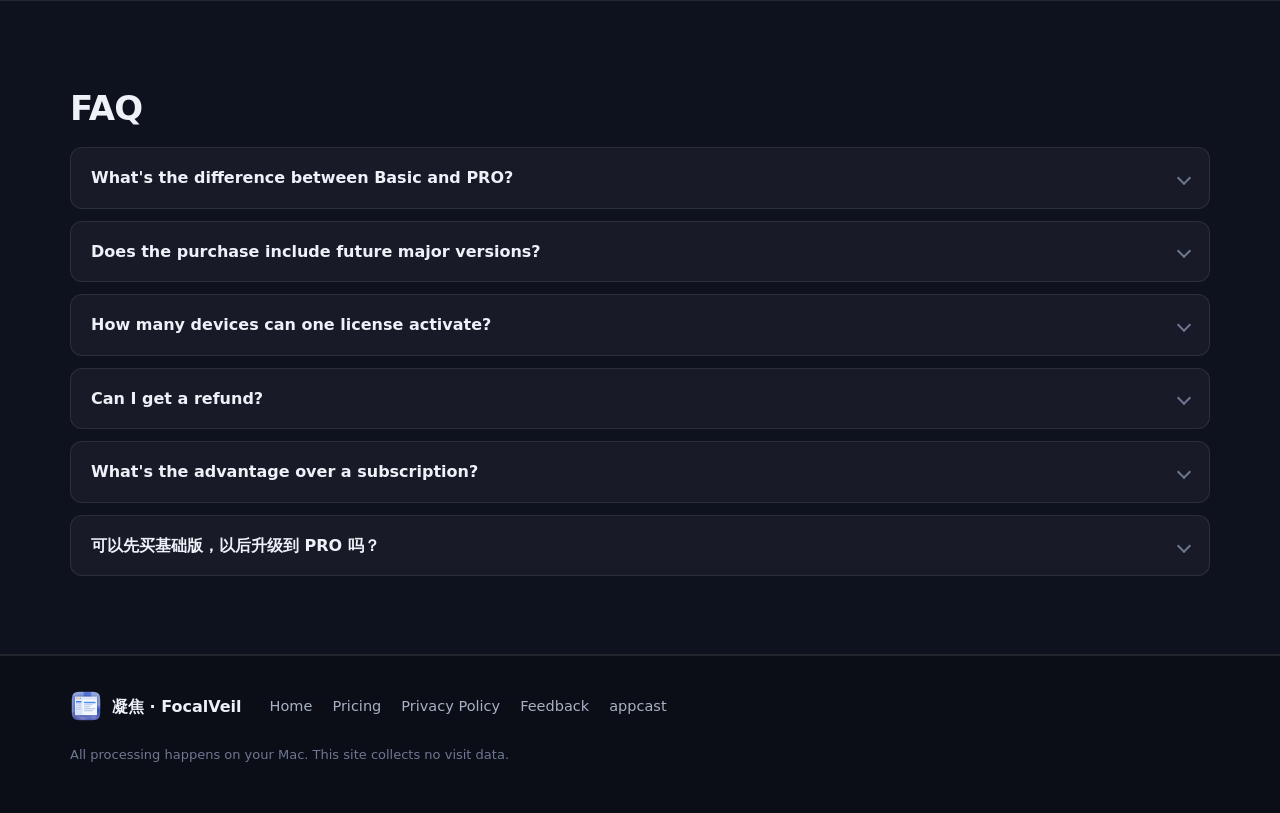
==== commit 7f2da5df: "feat: PRO 版改为限时免费（角标+划线价） - PRO 卡片加斜角缎带「限时免费」徽章  - 原价 $14.99 保留并加红色删除线，不再显示旁侧免费文案 - 更新中英文 i18n、meta " ====
--- a/pricing.html
+++ b/pricing.html
@@ -16,18 +16,18 @@
     })();
   </script>
 <title data-i18n="title.pricing">定价 — 凝焦 FocalVeil</title>
-<meta name="description" data-i18n-attr="content:meta.pricing" content="FocalVeil 定价：基础版免费，PRO 版 $14.99，均为当前大版本一次性买断，无订阅、无广告。">
+<meta name="description" data-i18n-attr="content:meta.pricing" content="FocalVeil 定价：基础版免费，PRO 版限时免费，无订阅、无广告。">
 <link rel="canonical" href="https://focalveil.com/pricing.html">
 <meta name="robots" content="index, follow">
 <meta property="og:type" content="website">
 <meta property="og:site_name" content="凝焦 FocalVeil">
 <meta property="og:title" content="定价 — 凝焦 FocalVeil">
-<meta property="og:description" content="基础版免费，PRO 版 $14.99，均为当前大版本一次性买断，无订阅、无广告。">
+<meta property="og:description" content="基础版免费，PRO 版限时免费，无订阅、无广告。">
 <meta property="og:url" content="https://focalveil.com/pricing.html">
 <meta property="og:image" content="https://focalveil.com/assets/before-after.svg">
 <meta name="twitter:card" content="summary_large_image">
 <meta name="twitter:title" content="定价 — 凝焦 FocalVeil">
-<meta name="twitter:description" content="基础版免费，PRO 版 $14.99，当前大版本一次性买断，无订阅、无广告。">
+<meta name="twitter:description" content="基础版免费，PRO 版限时免费，无订阅、无广告。">
 <meta name="twitter:image" content="https://focalveil.com/assets/before-after.svg">
 <link rel="icon" type="image/png" href="assets/favicon.png">
 <link rel="stylesheet" href="assets/styles.css">
@@ -66,7 +66,7 @@
   <section class="subhero">
     <div class="wrap">
       <p class="eyebrow" data-i18n="nav.pricing">定价</p>
-      <h1 data-i18n="pricing.title">基础版免费，<span class="accent">PRO 一次买断永久使用</span></h1>
+      <h1 data-i18n="pricing.title">基础版免费，<span class="accent">PRO 限时免费开放</span></h1>
       <p class="lede" data-i18n="pricing.lede">基础版完全免费，下载即用，已含核心模糊功能；PRO 版一次性买断，额外解锁全部高级功能。无订阅、无广告、无套路。</p>
 
       <div class="price-grid">
@@ -84,20 +84,18 @@
         </div>
 
         <div class="price-card price-card--pro">
+          <span class="plan-corner-badge" data-i18n="plan.pro.tag">限时免费</span>
           <p class="plan-name" data-i18n="plan.pro.name">PRO 版</p>
           <div class="price-row">
-            <span class="price-cur">$</span>
-            <span class="price">14.99</span>
+            <span class="price-cur price-old-cur">$</span>
+            <span class="price price-old">14.99</span>
           </div>
-          <p class="price-sub" data-i18n="pricing.proSub">全部高级功能 · 当前大版本永久</p>
+          <p class="price-sub" data-i18n="pricing.proSub">全部高级功能 · 限时免费</p>
           <div class="buy-row">
-            <!--
-              Paddle 接入：把下面 href 里的 REPLACE_WITH_PADDLE_PRO_PRODUCT_ID 换成你在 Paddle 后台创建的「PRO 版」产品 ID。
-            -->
-            <a class="btn btn-primary" href="https://checkout.paddle.com/checkout/REPLACE_WITH_PADDLE_PRO_PRODUCT_ID" id="buy-pro-btn" data-i18n="plan.pro.buy">购买 PRO 版</a>
+            <a class="btn btn-primary" href="index.html#download" id="buy-pro-btn" data-i18n="plan.pro.buy">限时免费领取</a>
             <a class="btn btn-ghost" href="purchase.html" data-i18n="pricing.activate">如何激活</a>
           </div>
-          <p class="buy-note" data-i18n="pricing.proNote">解锁全部高级功能</p>
+          <p class="buy-note" data-i18n="pricing.proNote">限时免费 · 解锁全部高级功能</p>
         </div>
       </div>
     </div>
--- a/assets/styles.css
+++ b/assets/styles.css
@@ -203,6 +203,11 @@
   content: ""; width: 5px; height: 5px; border-radius: 50%;
   background: var(--accent);
 }
+.footer-badge {
+  display: inline-flex; line-height: 0; margin: 0 0 0 auto;
+  transition: opacity .16s ease;
+}
+.footer-badge:hover { opacity: .85; }
 
 /* ---------- demo ---------- */
 
@@ -490,6 +495,7 @@
 .footer-links { display: flex; gap: 20px; font-size: 14.5px; color: var(--text-2); }
 .footer-links a:hover { color: var(--text); }
 .footer-note { width: 100%; margin: 6px 0 0; color: var(--text-3); font-size: 13px; }
+.footer-inner .footer-badge { margin: 0 0 0 auto; }
 
 /* ---------- responsive ---------- */
 
@@ -536,6 +542,9 @@
 .price-row { display: flex; align-items: baseline; justify-content: center; gap: 8px; margin: 0 0 6px; }
 .price { font-size: 52px; font-weight: 700; letter-spacing: -0.03em; }
 .price-cur { font-size: 24px; color: var(--text-2); font-weight: 600; }
+/* limited-time free: strike through the old price, keep it visible */
+.price-old { color: var(--text-3); text-decoration: line-through; text-decoration-color: var(--danger, #e5484d); text-decoration-thickness: 2px; }
+.price-old-cur { color: var(--text-3); text-decoration: line-through; text-decoration-color: var(--danger, #e5484d); text-decoration-thickness: 2px; }
 .price-sub { text-align: center; color: var(--text-3); font-size: 14px; margin: 0 0 22px; }
 .buy-row { display: flex; flex-direction: column; gap: 10px; align-items: stretch; }
 .buy-row .btn { justify-content: center; }
@@ -548,7 +557,16 @@
   grid-template-columns: repeat(2, minmax(0, 1fr));
   max-width: 760px; margin: 0 auto;
 }
-.price-card--pro { border-color: var(--accent); box-shadow: 0 24px 60px var(--accent-glow); }
+.price-card--pro { position: relative; overflow: hidden; border-color: var(--accent); box-shadow: 0 24px 60px var(--accent-glow); }
+/* diagonal corner ribbon badge */
+.plan-corner-badge {
+  position: absolute; top: 20px; right: -38px; z-index: 2;
+  width: 168px; text-align: center;
+  transform: rotate(45deg);
+  background: var(--accent); color: #fff;
+  font-size: 12px; font-weight: 700; letter-spacing: 0.08em;
+  padding: 6px 0; box-shadow: 0 2px 8px rgba(0,0,0,.25);
+}
 .plan-name { margin: 0 0 12px; text-align: center; font-size: 16px; font-weight: 700; letter-spacing: 0.02em; }
 .plan-tag {
   display: inline-block; margin: 0 0 10px; padding: 3px 12px;
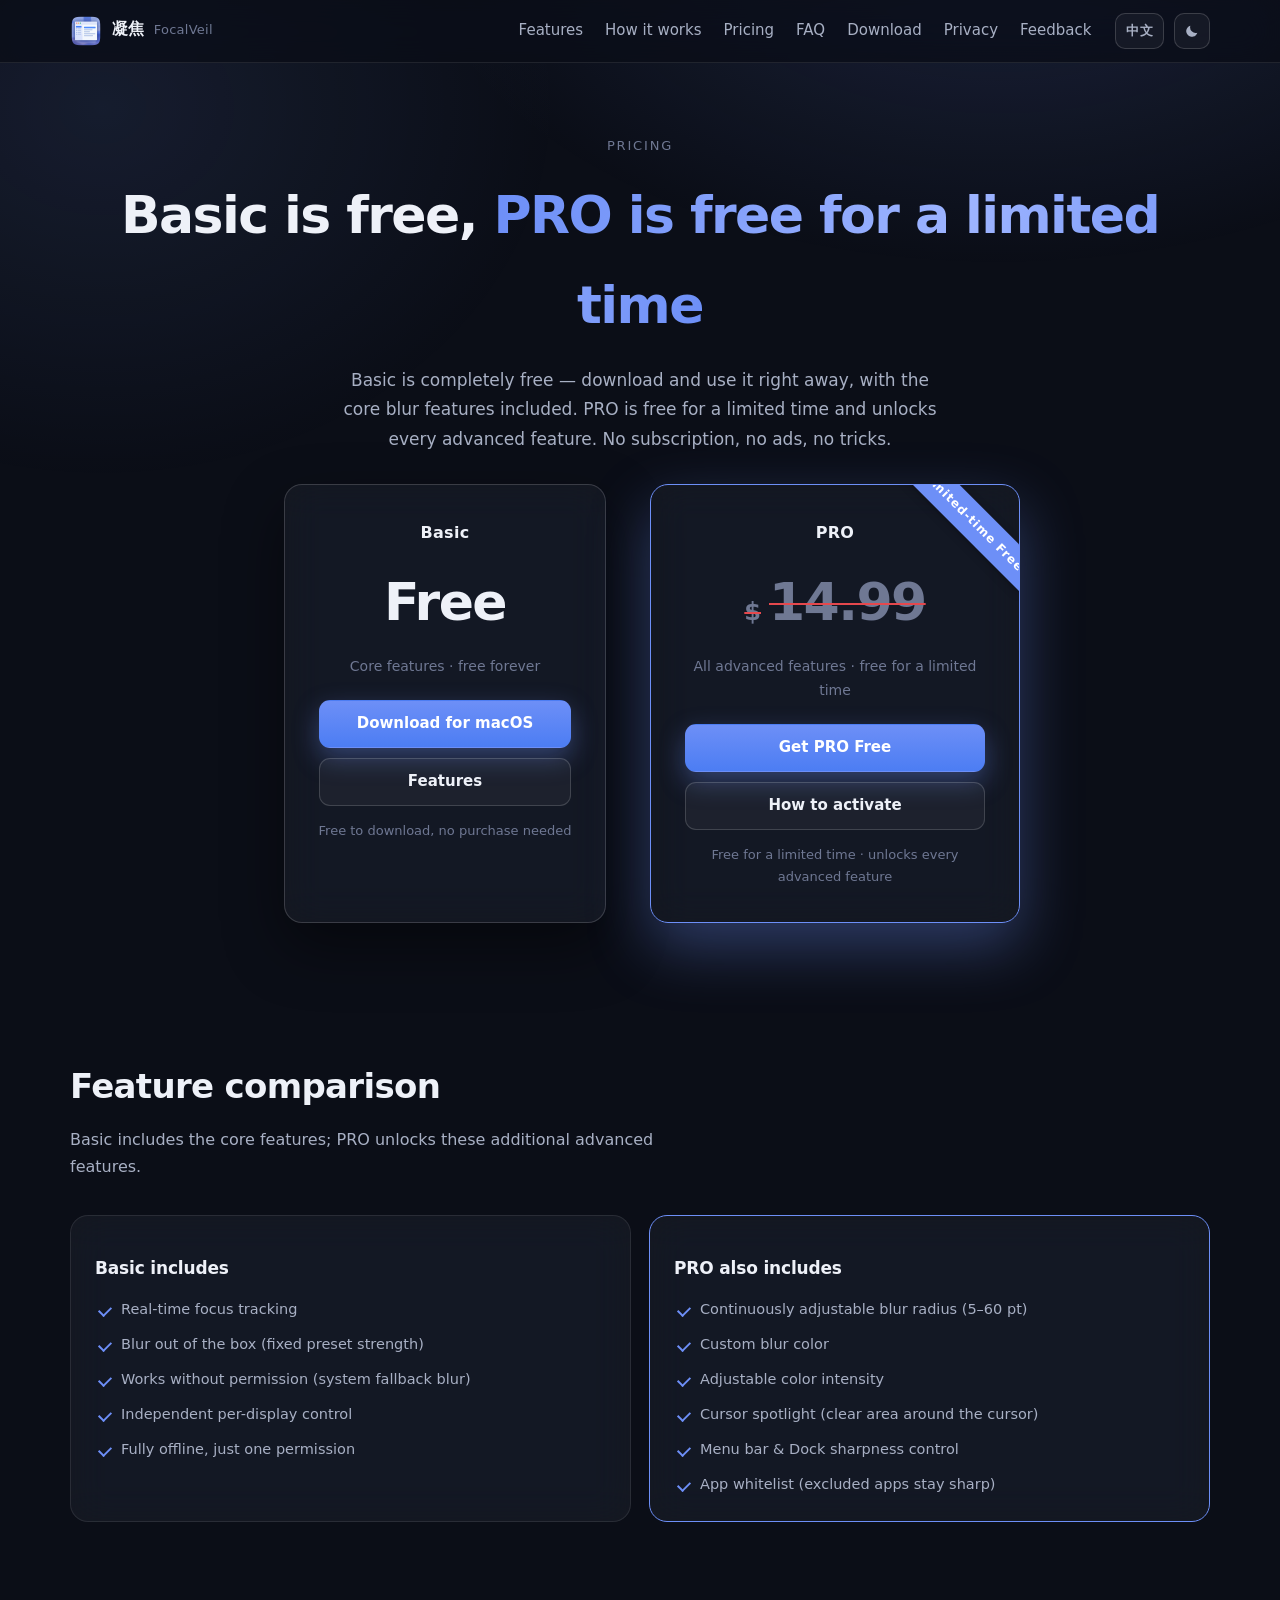
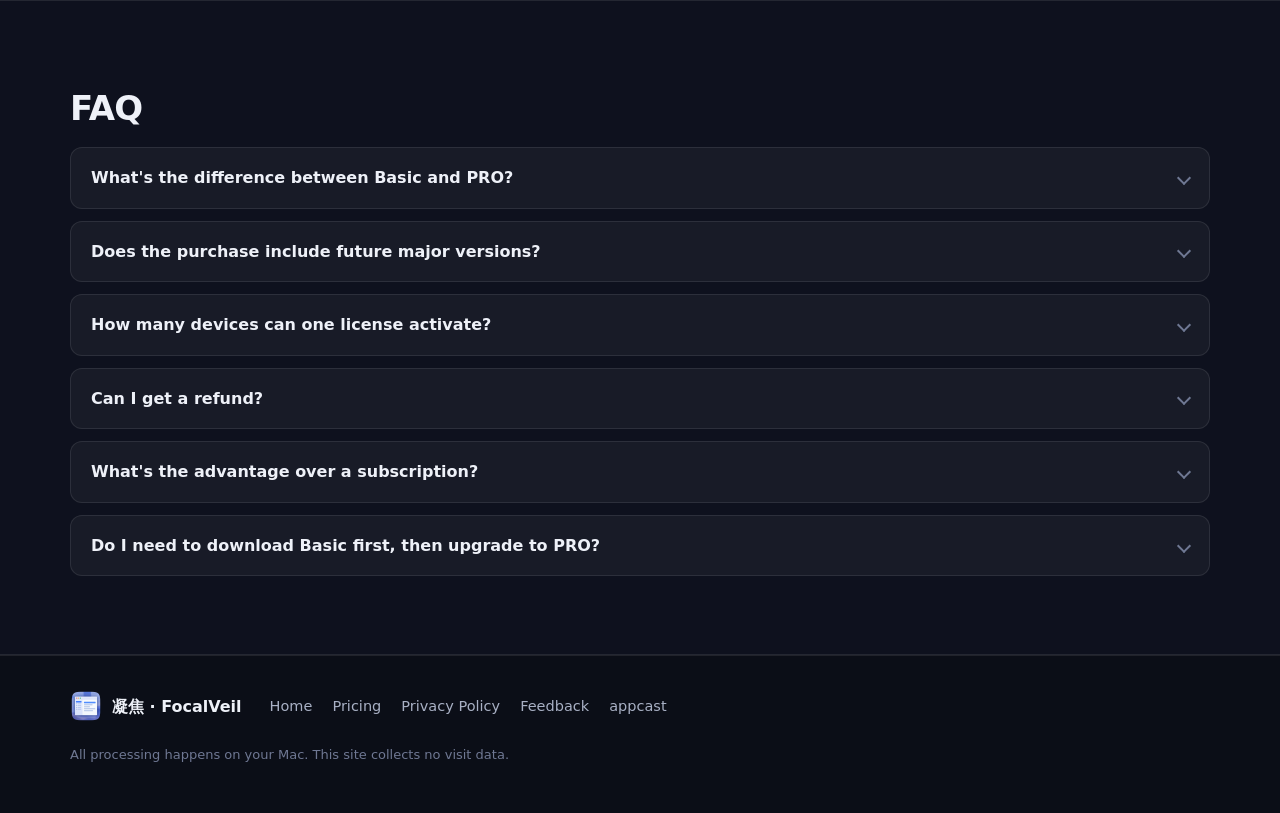
==== commit 528477da: "fix: 修正 FAQ6（补英文翻译+限时免费口径） - 之前 en 块缺失 pfaq6，切英文时残留中文 - 原问答基于"先买基础版再补差价升级"，与现状矛盾：   基础版永久免费，PRO 目前限时" ====
--- a/pricing.html
+++ b/pricing.html
@@ -156,8 +156,8 @@
           <p data-i18n="pfaq5.a">一次付费、永久使用，不会被每月扣费；我们也没有持续从你身上抽成的动机，更新与否都随你。对独立开发者工具而言，这是更诚实的商业模式。</p>
         </details>
         <details>
-          <summary data-i18n="pfaq6.q">可以先买基础版，以后升级到 PRO 吗？</summary>
-          <p data-i18n="pfaq6.a">可以。之后随时在应用内升级到 PRO，只需补差价（具体以购买页为准），已激活的基础版许可不受影响。</p>
+          <summary data-i18n="pfaq6.q">需要先下载基础版，再升级到 PRO 吗？</summary>
+          <p data-i18n="pfaq6.a">不需要。基础版本身永久免费，下载即用；PRO 目前限时免费，下载后在「菜单栏 → 升级 / 激活」里一键领取全部功能即可，无需任何付费或补差价。</p>
         </details>
       </div>
     </div>
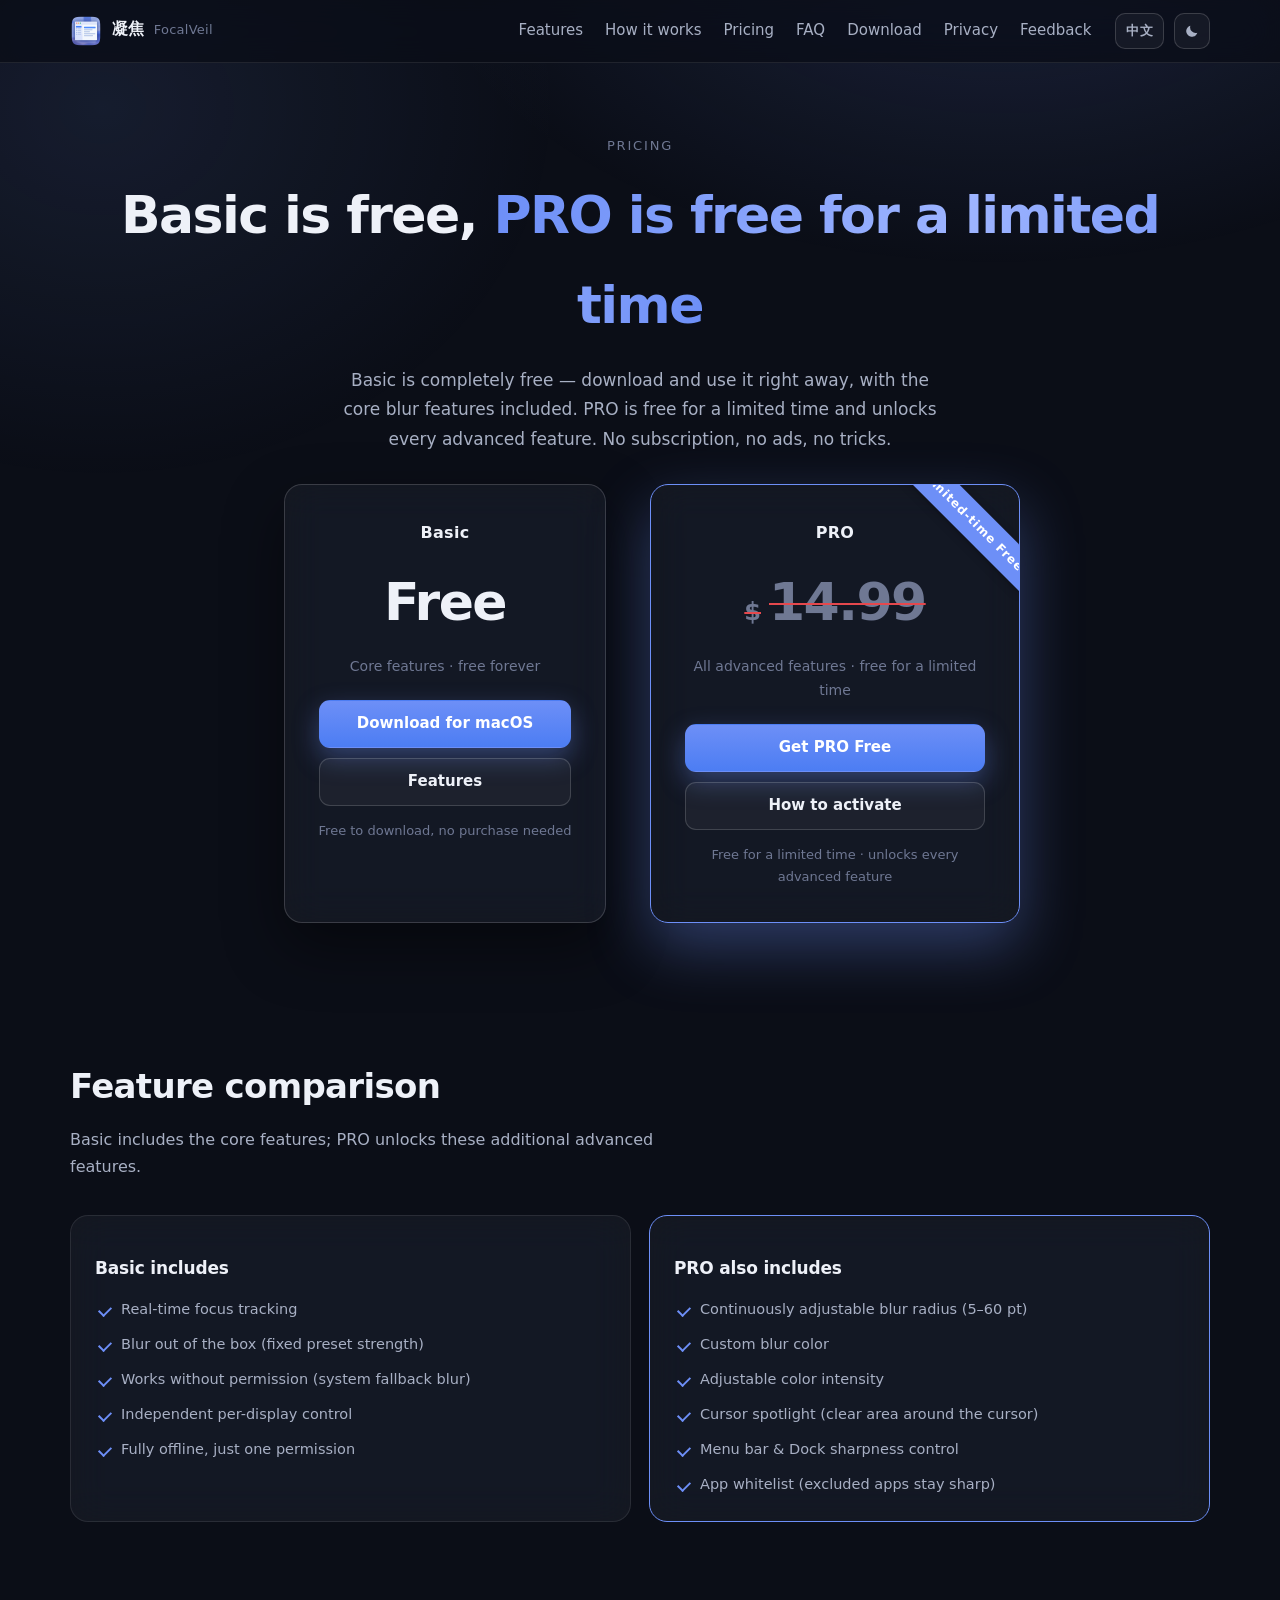
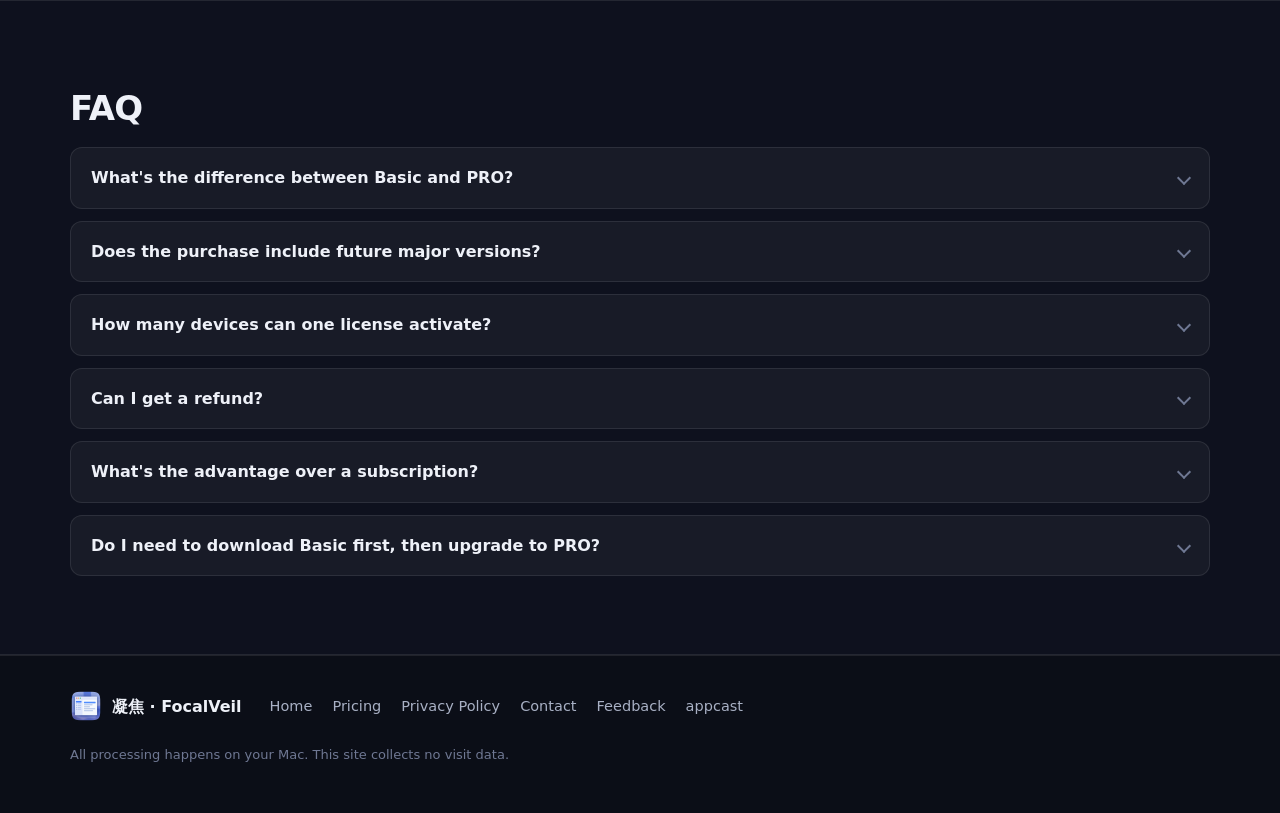
==== commit 269c8f0b: "feat: 页脚新增邮箱联系方式 三个页面页脚加 mailto:k332159915@gmail.com（联系我们），补全中英文 i18n" ====
--- a/pricing.html
+++ b/pricing.html
@@ -174,6 +174,7 @@
       <a href="index.html" data-i18n="footer.home">首页</a>
       <a href="pricing.html" data-i18n="footer.pricing">定价</a>
       <a href="privacy.html" data-i18n="footer.privacyPolicy">隐私政策</a>
+      <a href="mailto:k332159915@gmail.com" data-i18n="footer.contact">联系我们</a>
       <a href="https://github.com/YinHeng89/FocalVeil-website/issues" target="_blank" rel="noopener" data-i18n="footer.feedback">问题反馈</a>
       <a href="appcast.xml">appcast</a>
     </nav>
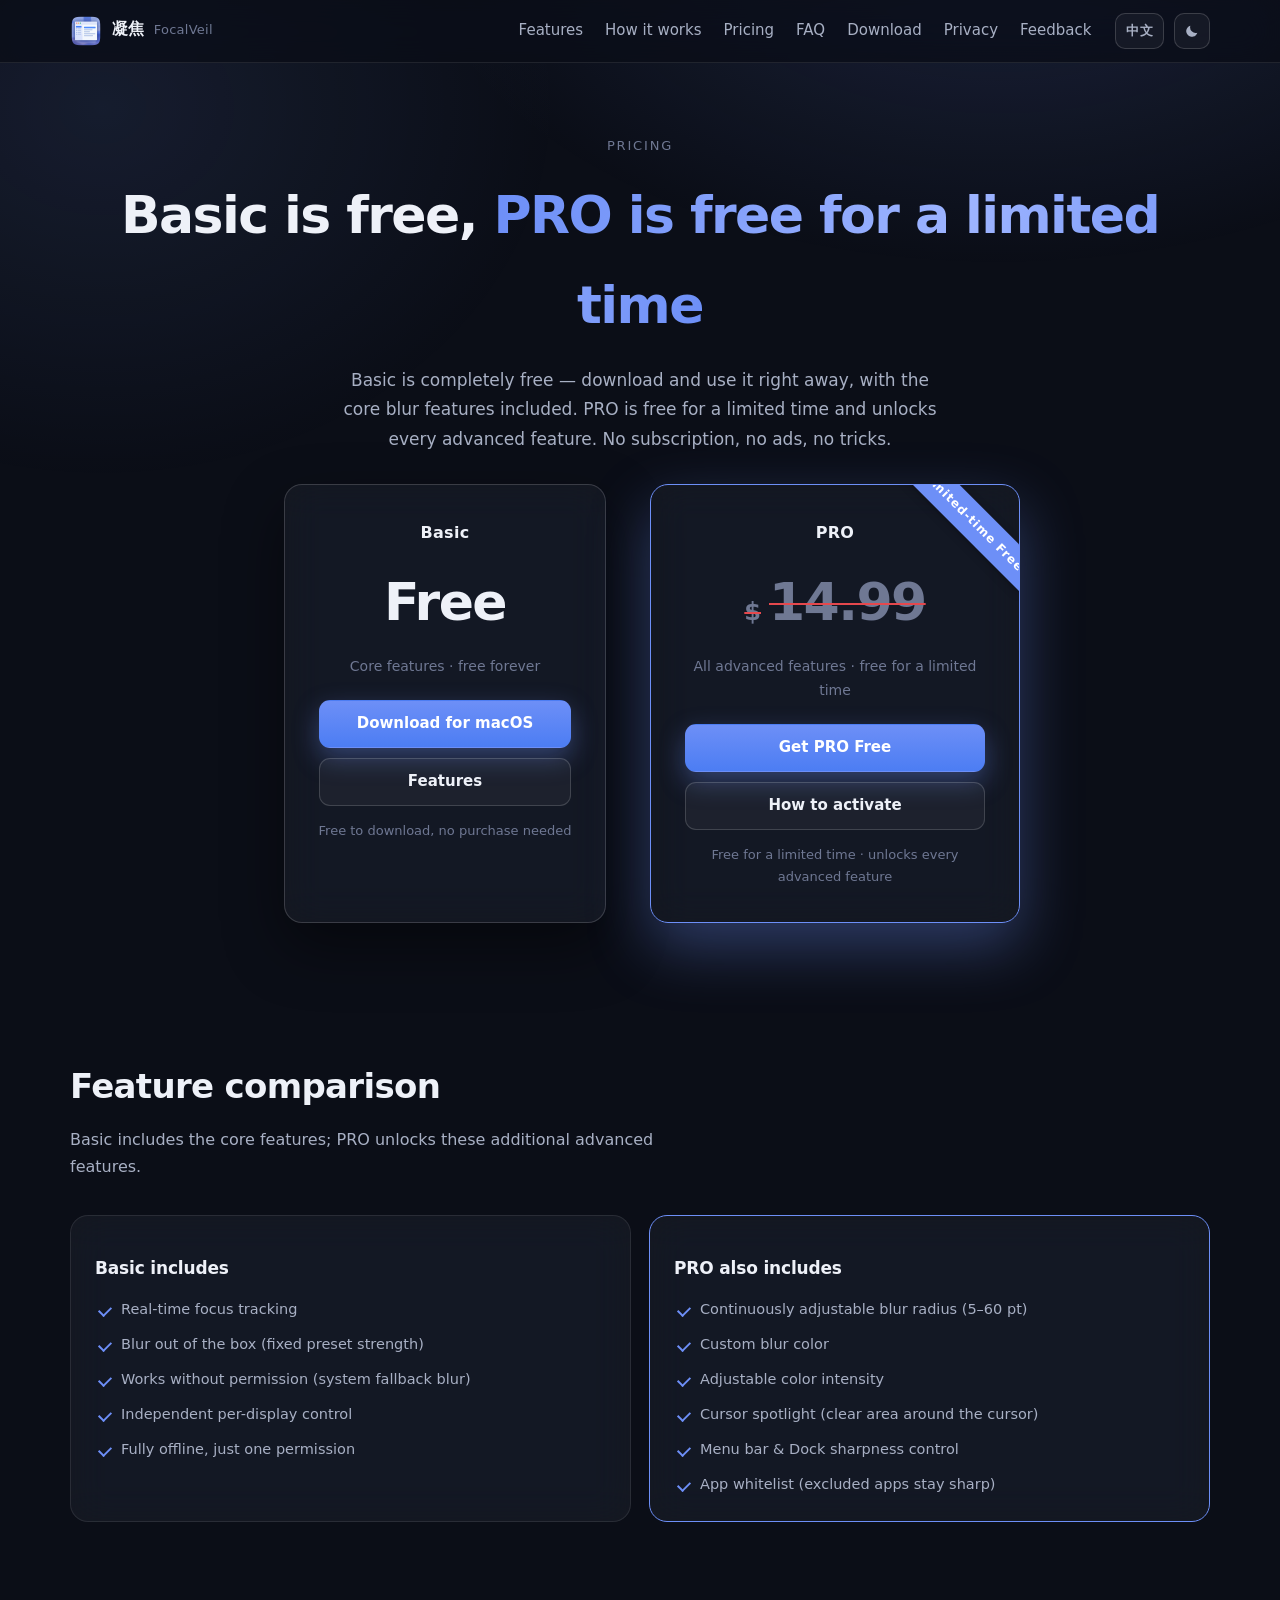
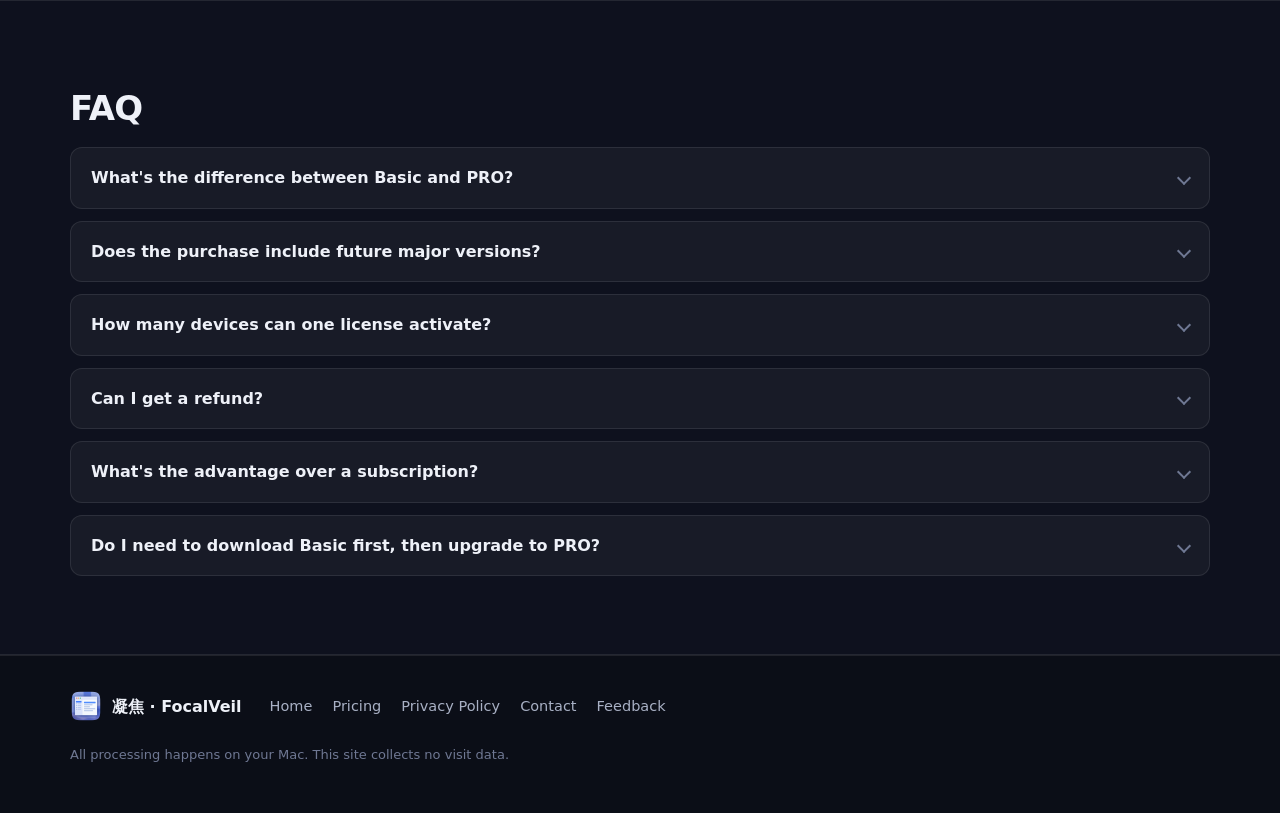
==== commit 12724c31: "chore: 移除页脚 appcast 机器源链接 appcast.xml 是 Sparkle 自动更新订阅源，非面向用户，从四个页脚导航中删除" ====
--- a/pricing.html
+++ b/pricing.html
@@ -176,7 +176,6 @@
       <a href="privacy.html" data-i18n="footer.privacyPolicy">隐私政策</a>
       <a href="mailto:k332159915@gmail.com" data-i18n="footer.contact">联系我们</a>
       <a href="https://github.com/YinHeng89/FocalVeil-website/issues" target="_blank" rel="noopener" data-i18n="footer.feedback">问题反馈</a>
-      <a href="appcast.xml">appcast</a>
     </nav>
     <p class="footer-note" data-i18n="footer.note">画面只在本机处理。本站不收集任何访问数据。</p>
   </div>
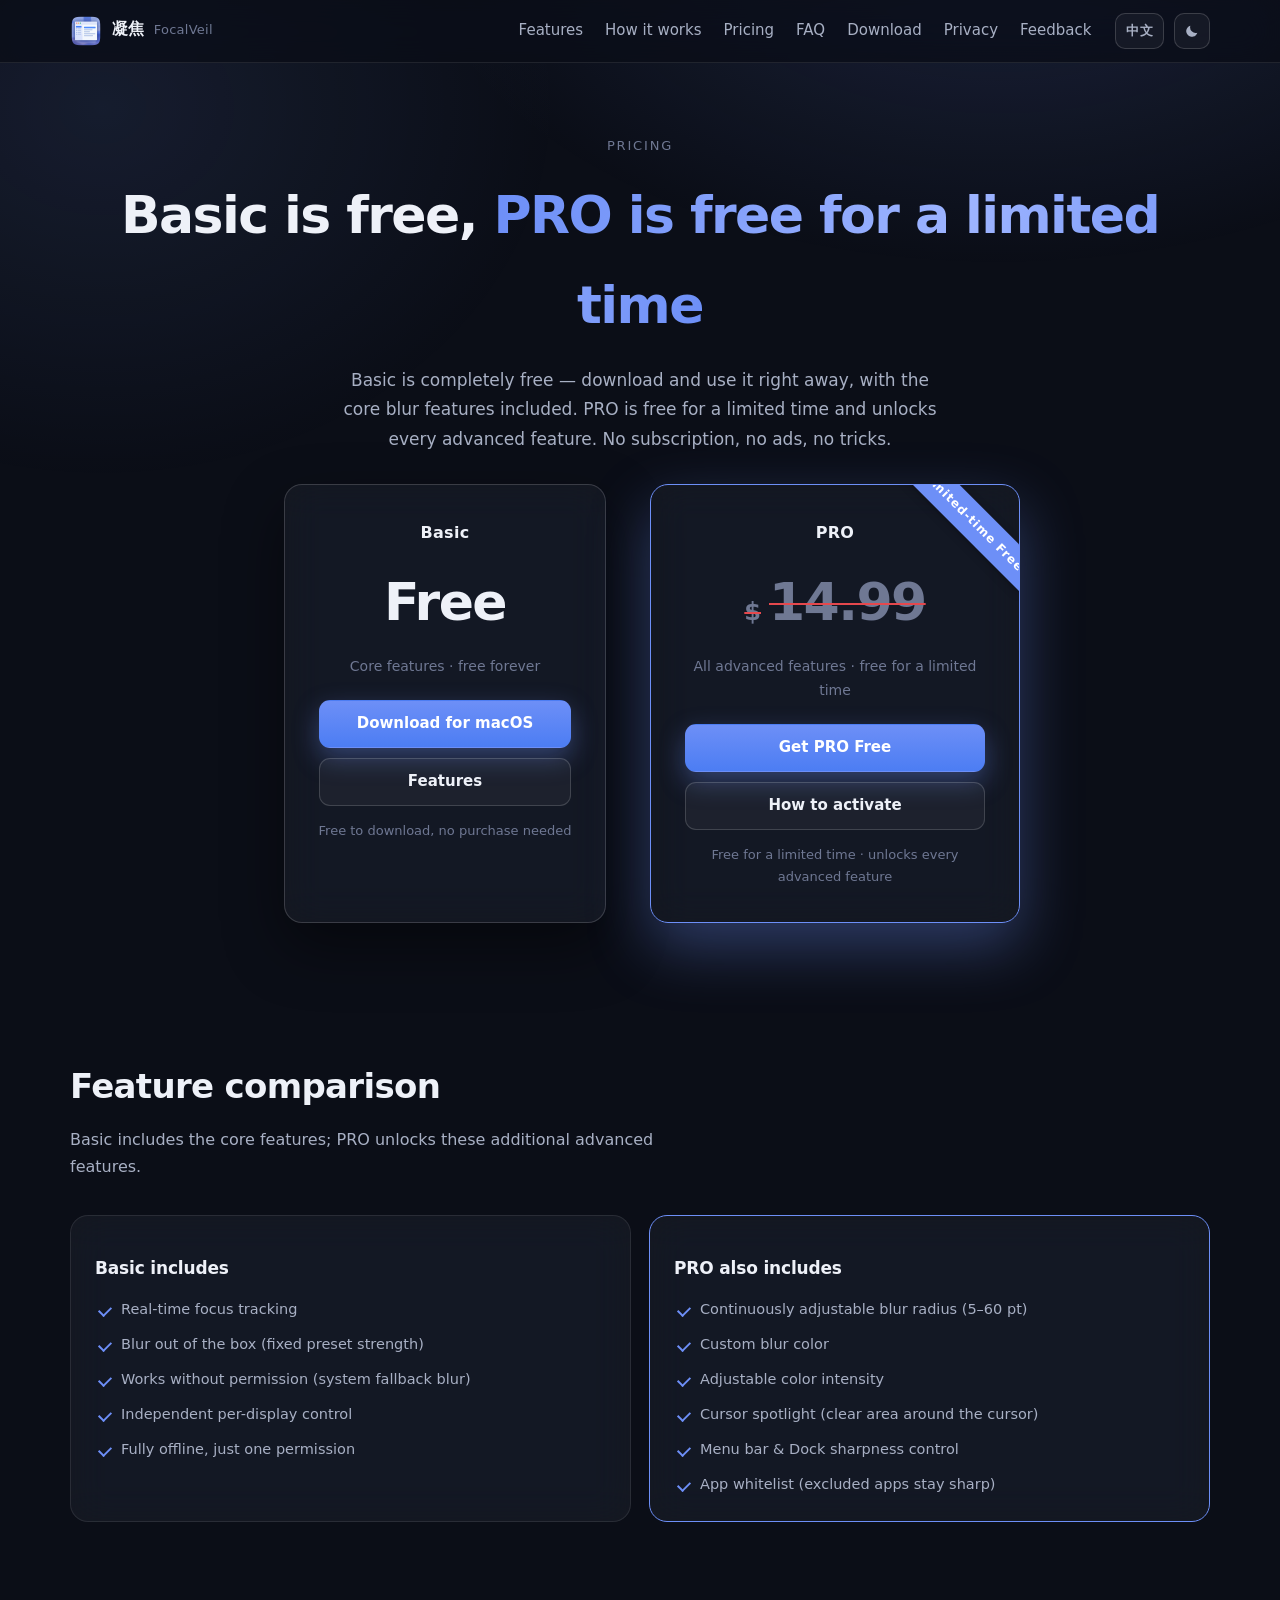
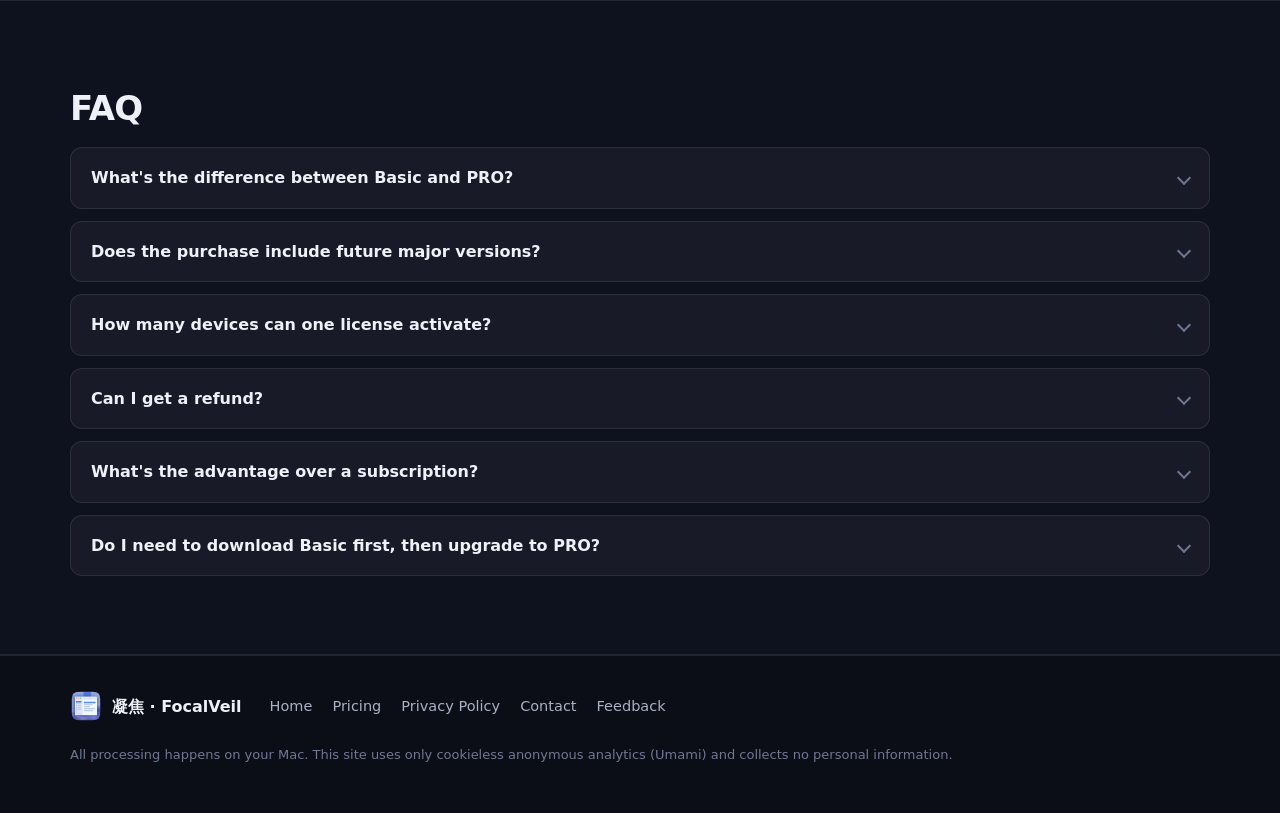
==== commit 276f2544: "Add Umami privacy-friendly analytics and align privacy copy - Add cookieless Umami tracking script (" ====
--- a/pricing.html
+++ b/pricing.html
@@ -31,6 +31,8 @@
 <meta name="twitter:image" content="https://focalveil.com/assets/before-after.svg">
 <link rel="icon" type="image/png" href="assets/favicon.png">
 <link rel="stylesheet" href="assets/styles.css">
+<!-- 匿名访问统计（Umami，无 Cookie、不收集个人信息） -->
+<script defer src="https://umami.nastool.net:5683/script.js" data-website-id="c5c34e18-45ac-4f15-a788-864766180c8d"></script>
 </head>
 <body>
 
@@ -177,7 +179,7 @@
       <a href="mailto:k332159915@gmail.com" data-i18n="footer.contact">联系我们</a>
       <a href="https://github.com/YinHeng89/FocalVeil-website/issues" target="_blank" rel="noopener" data-i18n="footer.feedback">问题反馈</a>
     </nav>
-    <p class="footer-note" data-i18n="footer.note">画面只在本机处理。本站不收集任何访问数据。</p>
+    <p class="footer-note" data-i18n="footer.note">画面只在本机处理。本站仅使用无 Cookie 的匿名访问统计（Umami），不收集个人信息。</p>
   </div>
 </footer>
 
